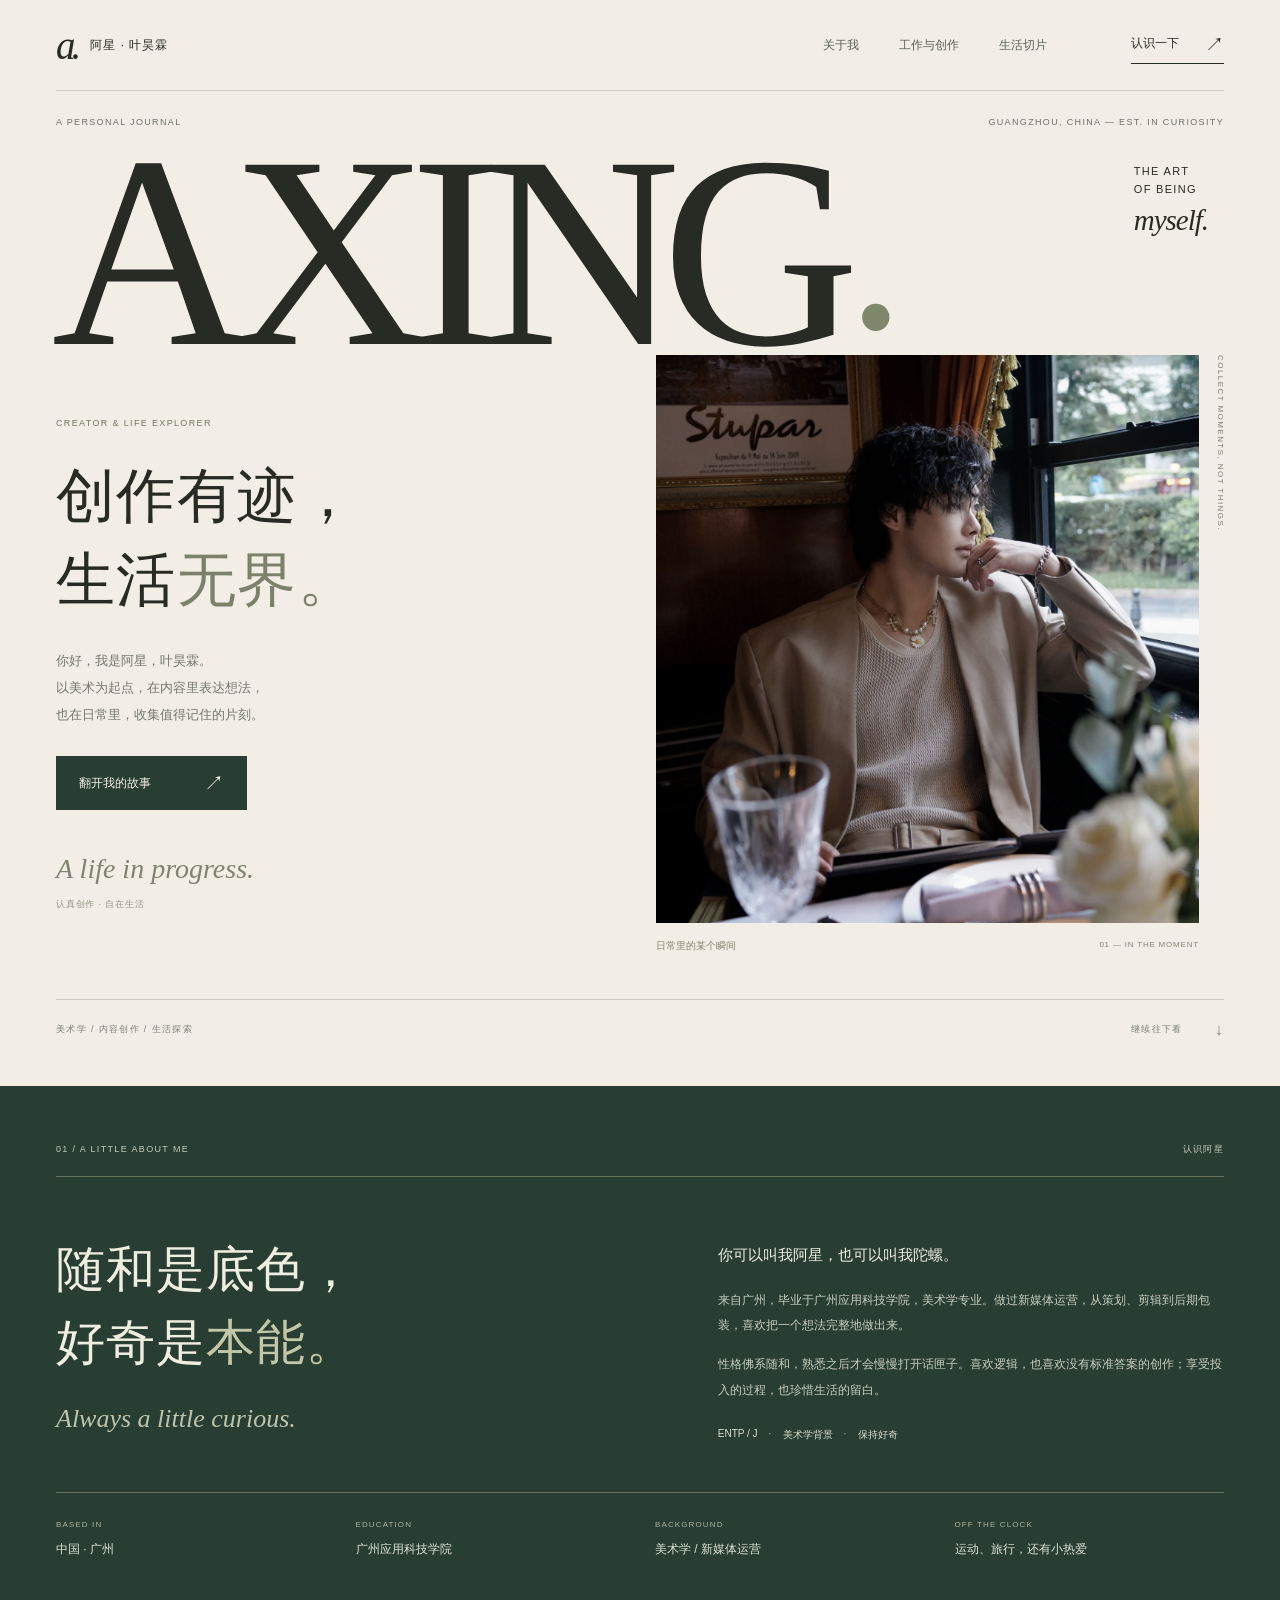
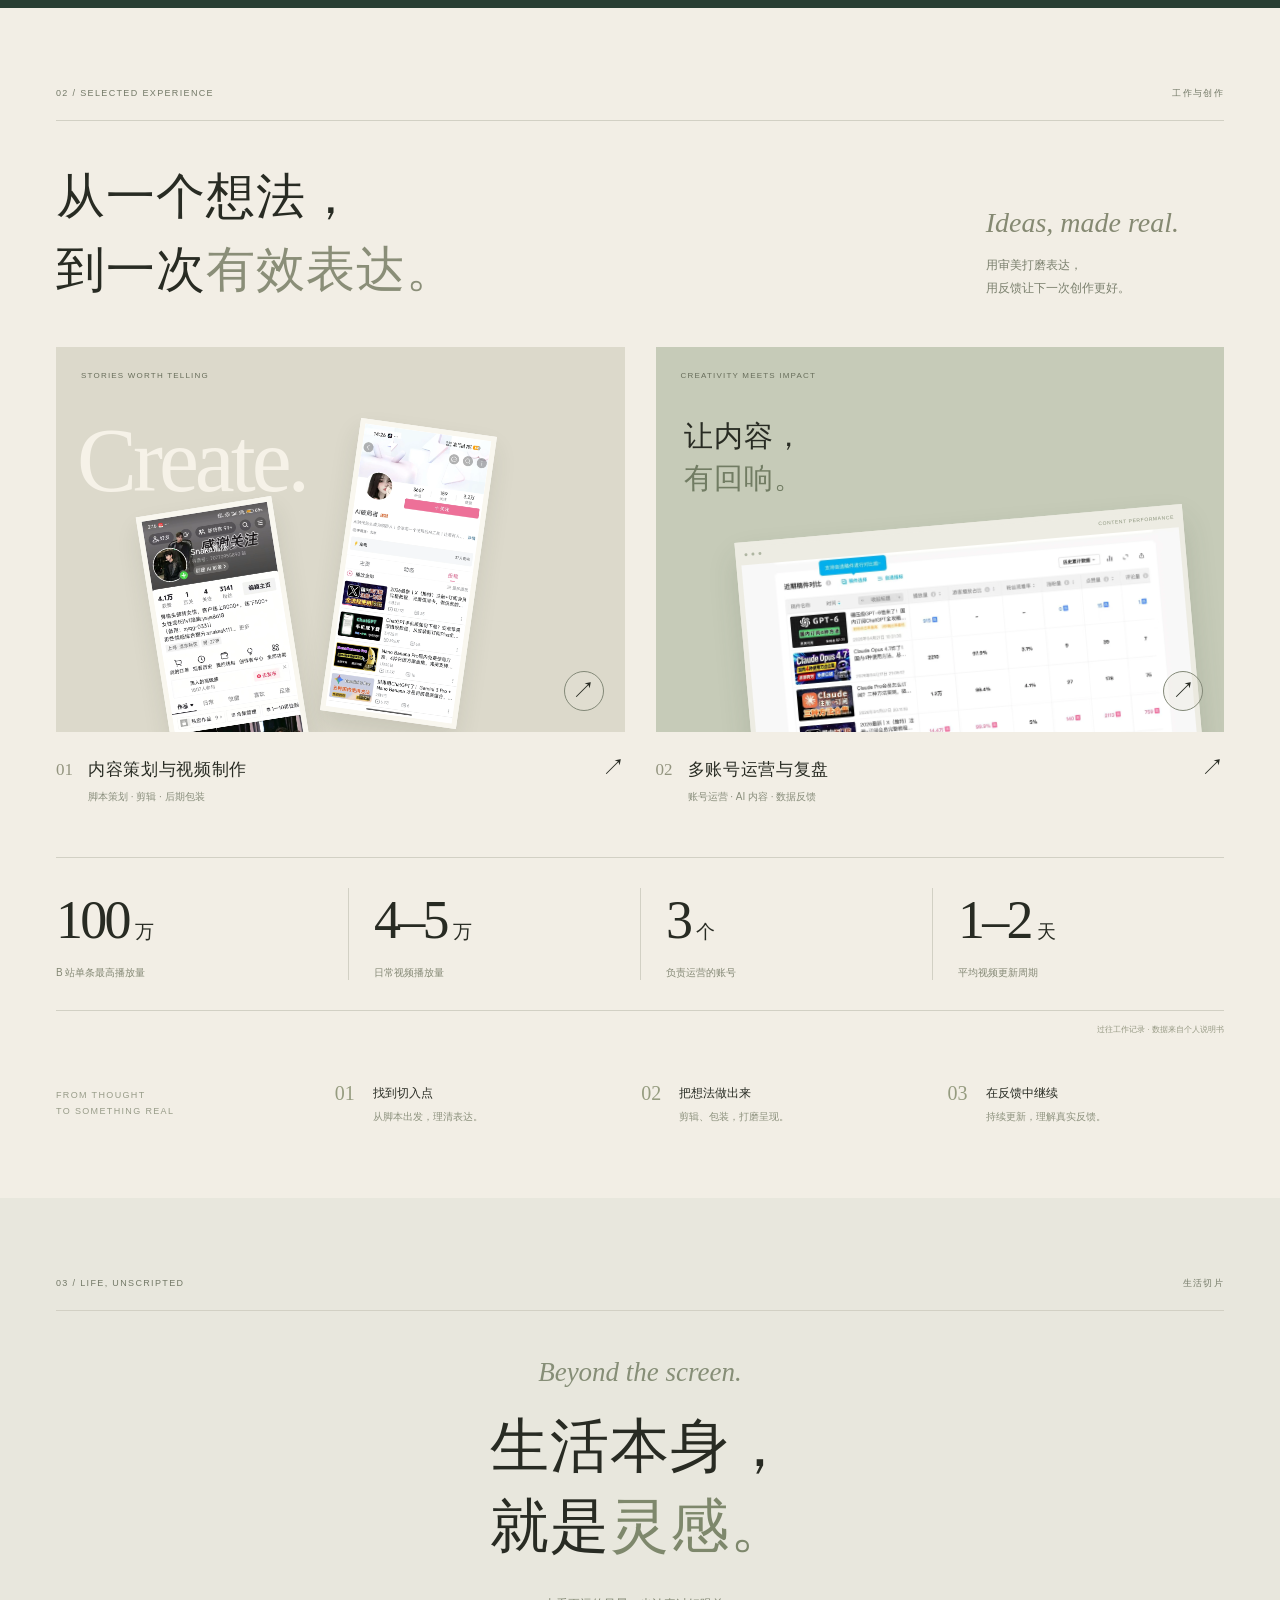
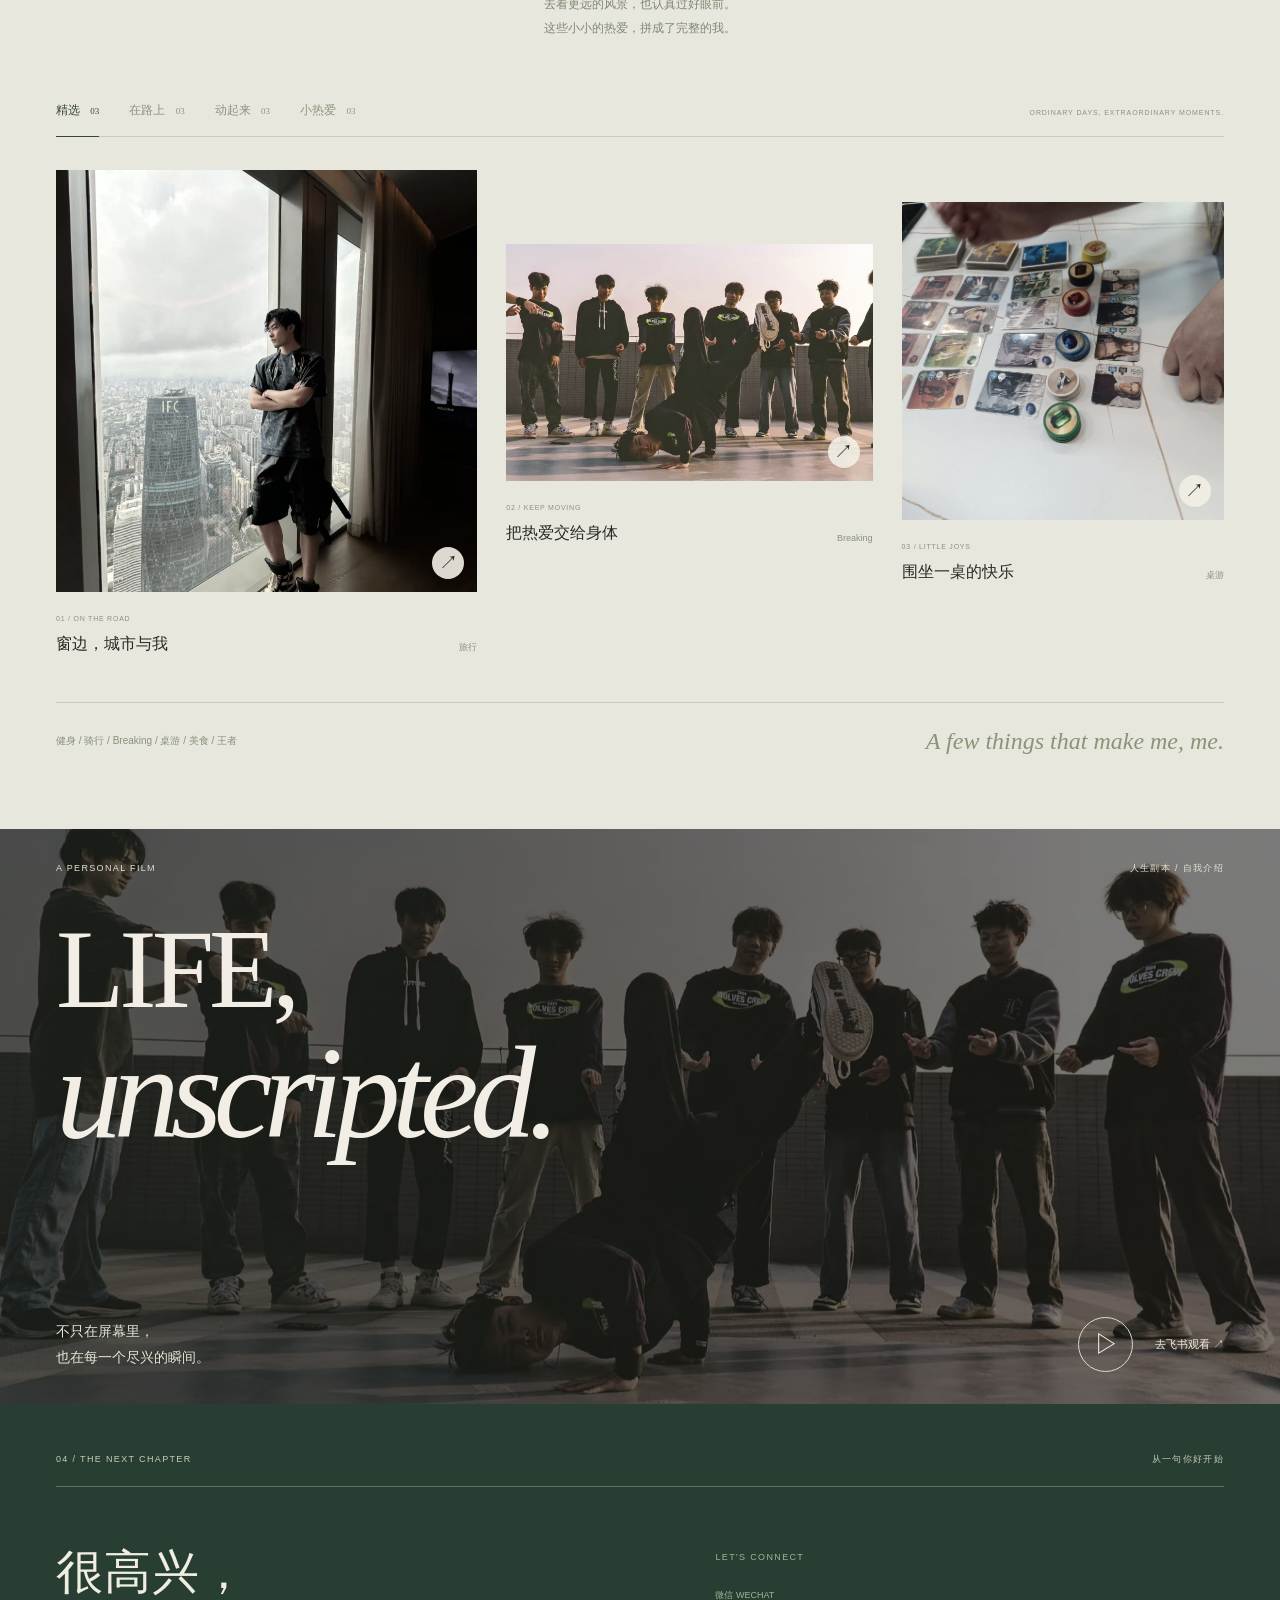
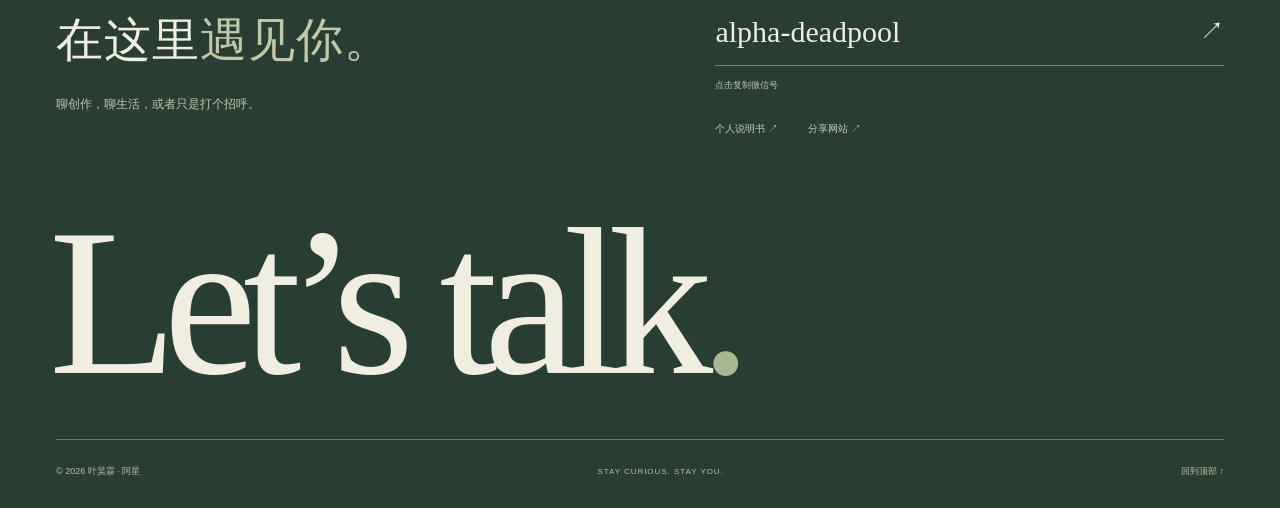
==== v2/index.html @ a460050a "Publish editorial second edition at /v2/" ====
<!doctype html>
<html lang="zh-CN">
<head>
  <meta charset="UTF-8">
  <meta name="viewport" content="width=device-width, initial-scale=1">
  <meta name="theme-color" content="#f2eee5">
  <title>阿星 · 创作有迹，生活无界</title>
  <meta name="description" content="我是阿星，叶昊霖。一个以美术为起点的内容创作者，记录创作、旅行与生活中的热爱。">
  <meta property="og:title" content="阿星 · 创作有迹，生活无界">
  <meta property="og:description" content="内容创作 / 生活记录 / 保持好奇。很高兴在这里遇见你。">
  <meta property="og:type" content="website">
  <link rel="canonical" href="https://tyler9169.github.io/axing-personal-site/v2/">
  <meta property="og:url" content="https://tyler9169.github.io/axing-personal-site/v2/">
  <meta property="og:image" content="https://tyler9169.github.io/axing-personal-site/assets/travel-01.webp">
  <meta property="og:locale" content="zh_CN">
  <link rel="icon" href="../favicon.svg" type="image/svg+xml">
  <link rel="preload" as="image" href="../assets/travel-01.webp">
  <link rel="stylesheet" href="style.css">
  <script src="script.js" defer></script>
</head>
<body>
  <a class="skip-link" href="#main">跳到主要内容</a>
  <header class="site-header wrap" id="home">
    <a class="brand" href="#home" aria-label="阿星，回到首页"><span class="brand-symbol" aria-hidden="true">a.</span><span>阿星 · 叶昊霖</span></a>
    <nav class="desktop-nav" aria-label="主导航"><a href="#about">关于我</a><a href="#work">工作与创作</a><a href="#life">生活切片</a></nav>
    <a class="nav-contact" href="#connect">认识一下 <span aria-hidden="true">↗</span></a>
    <button class="menu-toggle" type="button" aria-label="打开导航" aria-expanded="false" aria-controls="mobile-nav"><span></span><span></span></button>
    <nav id="mobile-nav" class="mobile-nav" aria-label="移动端导航" hidden><a href="#about">01 / 关于我</a><a href="#work">02 / 工作与创作</a><a href="#life">03 / 生活切片</a><a href="#connect">04 / 认识一下 ↗</a></nav>
  </header>
  <main id="main">
    <section class="cover wrap" aria-labelledby="hero-title">
      <div class="edition-row micro"><span>A PERSONAL JOURNAL</span><span>GUANGZHOU, CHINA — EST. IN CURIOSITY</span></div>
      <div class="masthead" aria-hidden="true"><span>AXING</span><span class="masthead-period">.</span><div class="masthead-note">THE ART<br>OF BEING<br><em>myself.</em></div></div>
      <div class="cover-layout">
        <div class="cover-copy">
          <p class="micro cover-kicker">CREATOR & LIFE EXPLORER</p>
          <h1 id="hero-title">创作有迹，<br>生活<span>无界。</span></h1>
          <p class="intro">你好，我是阿星，叶昊霖。<br>以美术为起点，在内容里表达想法，<br>也在日常里，收集值得记住的片刻。</p>
          <a class="button" href="#work">翻开我的故事 <span aria-hidden="true">↗</span></a>
          <div class="cover-footnote"><span class="handwritten">A life in progress.</span><span class="micro">认真创作 · 自在生活</span></div>
        </div>
        <figure class="cover-photo">
          <img src="../assets/travel-01.webp" width="1466" height="2200" alt="阿星坐在餐厅窗边，望向窗外" fetchpriority="high">
          <figcaption><span>日常里的某个瞬间</span><span class="micro">01 — IN THE MOMENT</span></figcaption>
          <span class="photo-margin micro" aria-hidden="true">COLLECT MOMENTS, NOT THINGS.</span>
        </figure>
      </div>
      <div class="cover-bottom micro"><span>美术学 / 内容创作 / 生活探索</span><a href="#about">继续往下看 <span aria-hidden="true">↓</span></a></div>
    </section>

    <section id="about" class="about dark-section" aria-labelledby="about-title">
      <div class="wrap">
        <div class="section-line micro"><span>01 / A LITTLE ABOUT ME</span><span>认识阿星</span></div>
        <div class="about-grid"><div><h2 id="about-title">随和是底色，<br>好奇是<span>本能。</span></h2><p class="handwritten">Always a little curious.</p></div><div class="about-copy"><p class="lead">你可以叫我阿星，也可以叫我陀螺。</p><p>来自广州，毕业于广州应用科技学院，美术学专业。做过新媒体运营，从策划、剪辑到后期包装，喜欢把一个想法完整地做出来。</p><p>性格佛系随和，熟悉之后才会慢慢打开话匣子。喜欢逻辑，也喜欢没有标准答案的创作；享受投入的过程，也珍惜生活的留白。</p><div class="about-tags"><span>ENTP / J</span><span>美术学背景</span><span>保持好奇</span></div></div></div>
        <dl class="profile-facts"><div><dt>BASED IN</dt><dd>中国 · 广州</dd></div><div><dt>EDUCATION</dt><dd>广州应用科技学院</dd></div><div><dt>BACKGROUND</dt><dd>美术学 / 新媒体运营</dd></div><div><dt>OFF THE CLOCK</dt><dd>运动、旅行，还有小热爱</dd></div></dl>
      </div>
    </section>

    <section id="work" class="work wrap section-space" aria-labelledby="work-title">
      <div class="section-line micro"><span>02 / SELECTED EXPERIENCE</span><span>工作与创作</span></div>
      <div class="section-heading"><h2 id="work-title">从一个想法，<br>到一次<span>有效表达。</span></h2><div><p class="handwritten">Ideas, made real.</p><p>用审美打磨表达，<br>用反馈让下一次创作更好。</p></div></div>
      <div class="project-grid">
        <button class="project-card" type="button" data-case-open aria-label="查看内容策划与视频制作详情">
          <span class="project-art content-art"><span class="art-label micro">STORIES WORTH TELLING</span><span class="art-word" aria-hidden="true">Create.</span><span class="phone phone-first"><img src="../assets/work-01.webp" alt="内容运营账号的真实截图" loading="lazy" width="990" height="2200"></span><span class="phone phone-second"><img src="../assets/work-03.webp" alt="AI 实战案例内容账号截图" loading="lazy" width="1016" height="2200"></span><span class="round-arrow" aria-hidden="true">↗</span></span>
          <span class="project-caption"><span class="project-number">01</span><span><strong>内容策划与视频制作</strong><small>脚本策划 · 剪辑 · 后期包装</small></span><span class="caption-arrow" aria-hidden="true">↗</span></span>
        </button>
        <button class="project-card" type="button" data-case-open aria-label="查看多账号运营与复盘详情">
          <span class="project-art data-art"><span class="art-label micro">CREATIVITY MEETS IMPACT</span><span class="data-art-title">让内容，<br><em>有回响。</em></span><span class="data-window"><span class="window-top"><i></i><i></i><i></i><span>CONTENT PERFORMANCE</span></span><img src="../assets/work-06.webp" alt="过往视频播放与互动数据后台截图" loading="lazy" width="1800" height="1055"></span><span class="round-arrow" aria-hidden="true">↗</span></span>
          <span class="project-caption"><span class="project-number">02</span><span><strong>多账号运营与复盘</strong><small>账号运营 · AI 内容 · 数据反馈</small></span><span class="caption-arrow" aria-hidden="true">↗</span></span>
        </button>
      </div>
      <div class="metrics"><div><strong>100<span>万</span></strong><p>B 站单条最高播放量</p></div><div><strong>4–5<span>万</span></strong><p>日常视频播放量</p></div><div><strong>3<span>个</span></strong><p>负责运营的账号</p></div><div><strong>1–2<span>天</span></strong><p>平均视频更新周期</p></div></div>
      <p class="source-note">过往工作记录 · 数据来自个人说明书</p>
      <div class="process"><p class="micro">FROM THOUGHT<br>TO SOMETHING REAL</p><div><span>01</span><h3>找到切入点</h3><p>从脚本出发，理清表达。</p></div><div><span>02</span><h3>把想法做出来</h3><p>剪辑、包装，打磨呈现。</p></div><div><span>03</span><h3>在反馈中继续</h3><p>持续更新，理解真实反馈。</p></div></div>
    </section>

    <section id="life" class="life section-space" aria-labelledby="life-title"><div class="wrap">
      <div class="section-line micro"><span>03 / LIFE, UNSCRIPTED</span><span>生活切片</span></div>
      <div class="life-heading"><p class="handwritten">Beyond the screen.</p><h2 id="life-title">生活本身，<br>就是<span>灵感。</span></h2><p>去看更远的风景，也认真过好眼前。<br>这些小小的热爱，拼成了完整的我。</p></div>
      <div class="gallery-toolbar"><div class="gallery-tabs" role="tablist" aria-label="生活照片分类"><button id="tab-selected" role="tab" aria-selected="true" aria-controls="life-gallery" tabindex="0" data-filter="selected">精选 <span>03</span></button><button id="tab-travel" role="tab" aria-selected="false" aria-controls="life-gallery" tabindex="-1" data-filter="travel">在路上 <span>03</span></button><button id="tab-sport" role="tab" aria-selected="false" aria-controls="life-gallery" tabindex="-1" data-filter="sport">动起来 <span>03</span></button><button id="tab-hobby" role="tab" aria-selected="false" aria-controls="life-gallery" tabindex="-1" data-filter="hobby">小热爱 <span>03</span></button></div><span class="micro gallery-hint">ORDINARY DAYS, EXTRAORDINARY MOMENTS.</span></div>
      <div id="life-gallery" class="life-gallery" role="tabpanel" aria-labelledby="tab-selected" tabindex="0">
        <button class="gallery-card" type="button" data-photo-id="travel-02" aria-label="放大照片：窗边，城市与我"><span class="gallery-image"><img src="../assets/travel-02.webp" width="1279" height="1706" alt="阿星站在高层落地窗前，眺望城市" loading="lazy"><span class="image-expand" aria-hidden="true">↗</span></span><span class="gallery-caption"><span><small>01 / ON THE ROAD</small><strong>窗边，城市与我</strong></span><span class="caption-tag">旅行</span></span></button>
        <button class="gallery-card" type="button" data-photo-id="sport-03" aria-label="放大照片：把热爱交给身体"><span class="gallery-image"><img src="../assets/sport-03.webp" width="1800" height="868" alt="街舞 Breaking 的练习与交流现场" loading="lazy"><span class="image-expand" aria-hidden="true">↗</span></span><span class="gallery-caption"><span><small>02 / KEEP MOVING</small><strong>把热爱交给身体</strong></span><span class="caption-tag">Breaking</span></span></button>
        <button class="gallery-card" type="button" data-photo-id="hobby-01" aria-label="放大照片：围坐一桌的快乐"><span class="gallery-image"><img src="../assets/hobby-01.webp" width="1800" height="1350" alt="与朋友一起玩璀璨宝石桌游" loading="lazy"><span class="image-expand" aria-hidden="true">↗</span></span><span class="gallery-caption"><span><small>03 / LITTLE JOYS</small><strong>围坐一桌的快乐</strong></span><span class="caption-tag">桌游</span></span></button>
      </div>
      <div class="life-bottom"><p>健身 / 骑行 / Breaking / 桌游 / 美食 / 王者</p><span class="handwritten">A few things that make me, me.</span></div>
    </div></section>

    <a class="film" href="https://my.feishu.cn/wiki/CaBywIQuNijyKak8I6Ncu6BZnD2" target="_blank" rel="noopener noreferrer" aria-label="前往飞书观看人生副本视频">
      <img src="../assets/sport-03.webp" width="1800" height="868" alt="Breaking 交流现场的一个瞬间" loading="lazy">
      <div class="film-inner wrap"><div class="micro film-top"><span>A PERSONAL FILM</span><span>人生副本 / 自我介绍</span></div><p class="film-display" aria-hidden="true">LIFE,<br><em>unscripted.</em></p><div class="film-bottom"><p>不只在屏幕里，<br>也在每一个尽兴的瞬间。</p><span class="film-play"><span class="play-circle" aria-hidden="true">▷</span><span>去飞书观看<span aria-hidden="true"> ↗</span></span></span></div></div>
    </a>

    <section id="connect" class="connect dark-section" aria-labelledby="connect-title"><div class="wrap">
      <div class="section-line micro"><span>04 / THE NEXT CHAPTER</span><span>从一句你好开始</span></div>
      <div class="connect-main"><div><h2 id="connect-title">很高兴，<br>在这里<span>遇见你。</span></h2><p>聊创作，聊生活，或者只是打个招呼。</p></div><div class="contact-details"><span class="micro">LET'S CONNECT</span><button class="wechat-contact" type="button" data-copy-wechat aria-label="复制微信号 alpha-deadpool"><small>微信 WECHAT</small><strong>alpha-deadpool <span aria-hidden="true">↗</span></strong><span class="copy-label">点击复制微信号</span></button><div class="contact-links"><a href="https://my.feishu.cn/wiki/CaBywIQuNijyKak8I6Ncu6BZnD2" target="_blank" rel="noopener noreferrer">个人说明书 ↗</a><button class="share-button" type="button">分享网站 ↗</button></div></div></div>
      <div class="closing-word" aria-hidden="true">Let’s talk<span>.</span></div>
      <footer class="site-footer"><p>© <span id="copyright-year">2026</span> 叶昊霖 · 阿星</p><span>STAY CURIOUS. STAY YOU.</span><a href="#home">回到顶部 ↑</a></footer>
    </div></section>
  </main>
  <p id="toast" class="toast" role="status" aria-live="polite"></p>
  <dialog class="lightbox" id="photo-dialog" aria-labelledby="photo-title"><div class="lightbox-top"><p id="photo-title"></p><button class="icon-button" type="button" data-close="photo-dialog" aria-label="关闭照片">×</button></div><div class="lightbox-stage"><button class="photo-prev icon-button" type="button" aria-label="上一张照片">←</button><img id="lightbox-image" src="../assets/travel-02.webp" alt=""><button class="photo-next icon-button" type="button" aria-label="下一张照片">→</button></div><div class="lightbox-bottom"><p id="photo-description"></p><span id="photo-counter"></span></div></dialog>

  <dialog class="case-dialog" id="case-dialog" aria-labelledby="case-title"><div class="case-dialog-header"><span class="small-label">SELECTED EXPERIENCE / 01</span><button type="button" class="icon-button" data-close="case-dialog" aria-label="关闭工作详情">×</button></div><div class="case-content"><p class="eyebrow">新媒体内容创作与账号运营</p><h2 id="case-title">把想法做成内容，<br>再把内容带到人群中。</h2><p class="case-intro">一段从视频策划、独立制作到多账号运营的工作经历。</p><dl class="case-meta"><div><dt>角色</dt><dd>新媒体运营</dd></div><div><dt>工作范围</dt><dd>策划 / 剪辑 / 后期 / 运营</dd></div><div><dt>内容方向</dt><dd>AI 实战案例与业务内容</dd></div></dl><h3>我负责的部分</h3><ol class="case-responsibilities"><li><strong>让表达完整</strong><p>独立负责视频的策划、剪辑及后期包装，统一整体内容风格，打磨视觉呈现。</p></li><li><strong>让内容易于理解</strong><p>将 AI 实战案例与公司代购服务等内容结合，通过更有网感的表达，优化用户观看体验。</p></li><li><strong>让运营持续发生</strong><p>负责三个账号，根据脚本收集与制作素材，平均每 1–2 天更新一条视频。</p></li></ol><h3>工作记录</h3><p class="case-note">以下为个人说明书中的原始账号与后台截图，可点击查看大图。</p><div class="case-screens"><button type="button" data-work-photo="work-01" aria-label="放大账号展示一"><img src="../assets/work-01.webp" alt="账号展示一" loading="lazy"></button><button type="button" data-work-photo="work-02" aria-label="放大账号展示二"><img src="../assets/work-02.webp" alt="账号展示二" loading="lazy"></button><button type="button" data-work-photo="work-03" aria-label="放大 AI 内容账号"><img src="../assets/work-03.webp" alt="AI 内容账号" loading="lazy"></button><button type="button" data-work-photo="work-04" aria-label="放大运营数据一"><img src="../assets/work-04.webp" alt="运营数据一" loading="lazy"></button><button type="button" data-work-photo="work-05" aria-label="放大运营数据二"><img src="../assets/work-05.webp" alt="运营数据二" loading="lazy"></button><button type="button" data-work-photo="work-06" aria-label="放大视频表现数据"><img src="../assets/work-06.webp" alt="视频表现数据" loading="lazy"></button></div><p class="case-bottom-note">数据来自过往个人工作记录，不代表当前账号表现。</p></div></dialog>

</body>
</html>
---- v2/style.css ----
@charset "UTF-8";
:root{--paper:#f2eee5;--ink:#282b23;--olive:#344538;--forest:#293e33;--muted:#797b6d;--line:#d2d0c4;--serif:Georgia,"Songti SC","STSong","Noto Serif CJK SC",serif;--sans:"Helvetica Neue",Arial,"PingFang SC","Microsoft YaHei",sans-serif}
*{box-sizing:border-box}html{scroll-behavior:smooth;scroll-padding-top:25px}body{margin:0;background:var(--paper);color:var(--ink);font-family:var(--sans);font-size:14px;-webkit-font-smoothing:antialiased}body.modal-open{overflow:hidden}h1,h2,h3,p,figure,dl,dd{margin:0}a{color:inherit;text-decoration:none}button{font:inherit;color:inherit;cursor:pointer;border:0;padding:0}button,a{-webkit-tap-highlight-color:transparent}img{display:block;max-width:100%;height:auto}button{background:transparent}button,a{touch-action:manipulation}button:focus-visible,a:focus-visible,[tabindex]:focus-visible{outline:2px solid #a37649;outline-offset:6px}[hidden]{display:none!important}::selection{background:#bec6af;color:#253328}.wrap{width:calc(100% - 112px);max-width:1328px;margin-inline:auto}.micro{font-size:10px;font-weight:400;letter-spacing:.15em;line-height:1.6}.handwritten{font-family:Georgia,serif;font-style:italic;font-weight:400}.skip-link{position:fixed;top:-80px;left:20px;padding:15px;background:var(--forest);color:var(--paper);z-index:100}.skip-link:focus{top:15px}.site-header{height:91px;display:flex;align-items:center;border-bottom:1px solid var(--line);gap:36px;position:relative;z-index:5}.brand{display:flex;align-items:center;gap:13px;font-size:12px;letter-spacing:.08em}.brand-symbol{font-family:Georgia,serif;font-style:italic;font-size:39px;letter-spacing:-.1em;line-height:1}.desktop-nav{margin-left:auto;display:flex;gap:40px;font-size:12px;color:#5c6254}.desktop-nav a,.contact-links a,.share-button{transition:opacity .2s}.desktop-nav a:hover,.contact-links a:hover,.share-button:hover{opacity:.6}.nav-contact{margin-left:48px;border-bottom:1px solid var(--ink);padding:9px 0;font-size:12px;display:flex;gap:26px}.nav-contact span{font-size:19px;line-height:1}.menu-toggle{display:none}.edition-row{display:flex;justify-content:space-between;padding-top:24px;color:#6d7264;font-size:9px}.masthead{display:flex;align-items:center;height:clamp(155px,19.1vw,275px);position:relative;z-index:1;pointer-events:none}.masthead>span:first-child{font-family:Georgia,serif;font-size:clamp(156px,21.4vw,309px);letter-spacing:-.068em;line-height:.88;font-weight:400;margin-left:-.016em}.masthead-period{font-family:Georgia,serif;font-size:clamp(135px,18vw,260px);line-height:.8;align-self:center;margin-left:6px;color:#7f886a}.masthead-note{margin-left:auto;padding:34px 16px 0 20px;font-size:11px;line-height:1.6;letter-spacing:.12em;align-self:flex-start}.masthead-note em{font-family:Georgia,serif;font-size:29px;letter-spacing:-.035em;line-height:1.5}.cover-layout{display:grid;grid-template-columns:1fr 1.07fr;gap:70px;margin-top:-19px;align-items:stretch}.cover-copy{padding:61px 0 0}.cover-kicker{font-size:9px;color:#727861}.cover h1{font-family:var(--serif);font-size:clamp(42px,4.6vw,67px);font-weight:400;line-height:1.42;letter-spacing:.025em;margin-top:25px}.cover h1 span{color:#7b816a}.intro{font-size:13px;line-height:2.05;color:#737769;margin-top:26px}.button{display:inline-flex;align-items:center;gap:53px;background:var(--forest);color:var(--paper);padding:17px 23px;font-size:12px;margin-top:28px;transition:background .2s}.button:hover{background:#455845}.button span{font-size:20px;line-height:1}.cover-footnote{display:flex;align-items:flex-start;flex-direction:column;gap:12px;margin-top:43px;padding-bottom:12px}.cover-footnote .handwritten{font-size:28px;color:#7f836f}.cover-footnote .micro{font-size:9px;color:#939685;letter-spacing:.09em}.cover-photo{position:relative;margin-right:25px}.cover-photo>img{width:100%;height:568px;object-fit:cover;object-position:50% 48%;filter:saturate(.77)}.cover-photo figcaption{display:flex;justify-content:space-between;gap:20px;padding:16px 0 5px;font-size:10px;color:#828471}.cover-photo figcaption .micro{font-size:8px;letter-spacing:.1em}.photo-margin{position:absolute;top:0;right:-27px;writing-mode:vertical-rl;font-size:8px;letter-spacing:.18em;color:#797e6e}.cover-bottom{display:flex;justify-content:space-between;border-top:1px solid var(--line);margin-top:41px;padding:22px 0 24px;font-size:9px;color:#7c8171}.cover-bottom a{display:flex;gap:32px}.cover-bottom a span{font-size:16px;line-height:1}.dark-section{background:var(--forest);color:#f0eee1}.about{margin-top:24px;padding:56px 0 50px}.section-line{display:flex;align-items:center;justify-content:space-between;padding-bottom:20px;border-bottom:1px solid var(--line);color:#737967;font-size:9px}.dark-section .section-line{border-color:#66705e;color:#c6ccb8}.about-grid{display:grid;grid-template-columns:1.08fr 1fr;gap:115px;padding:57px 0 50px}h2{font-family:var(--serif);font-size:clamp(37px,3.8vw,55px);font-weight:400;line-height:1.5;letter-spacing:.02em}.about h2 span{color:#c2c7a7}.about .handwritten{margin-top:24px;font-size:26px;color:#bdc4aa}.about-copy p{font-size:12px;line-height:2.15;color:#c8cebc}.about-copy .lead{font-size:15px;color:#f0eee1;margin:5px 0 16px}.about-copy p+p{margin-top:13px}.about-tags{display:flex;gap:25px;margin-top:24px;font-size:10px;color:#dadfcb}.about-tags span+span{position:relative}.about-tags span+span::before{content:'·';position:absolute;left:-14px;color:#a2af8c}.profile-facts{display:grid;grid-template-columns:repeat(4,1fr);gap:30px;border-top:1px solid #65705d;padding-top:27px}.profile-facts dt{font-size:8px;letter-spacing:.14em;color:#aab59d;margin-bottom:12px}.profile-facts dd{font-size:12px;color:#e0e3d3}.section-space{padding-top:78px;padding-bottom:74px}.section-heading{display:flex;justify-content:space-between;align-items:flex-end;margin:40px 0}.section-heading h2 span{color:#8a8e78}.section-heading>div{padding-right:45px;padding-bottom:7px}.section-heading .handwritten{font-size:28px;margin-bottom:15px;color:#858972}.section-heading>div>p:last-child{font-size:12px;line-height:1.9;color:#7b806e}.project-grid{display:grid;grid-template-columns:1fr 1fr;gap:31px}.project-card{text-align:left;display:block;width:100%}.project-art{height:385px;display:block;position:relative;overflow:hidden}.content-art{background:#dcd9cb}.art-label{position:absolute;top:23px;left:25px;font-size:8px;z-index:2;color:#686e5b}.art-word{position:absolute;top:62px;left:21px;font-family:Georgia,serif;font-size:90px;letter-spacing:-.045em;color:#f6f2e8}.phone{position:absolute;display:block;width:137px;height:295px;overflow:hidden;background:#fff;border:5px solid #f9f7ef;box-shadow:0 13px 25px #313c301d;transition:transform .5s}.phone img{height:100%;width:100%;object-fit:cover;object-position:top}.phone-first{left:18%;top:158px;transform:rotate(-9deg)}.phone-second{left:50%;top:79px;transform:rotate(8deg)}.project-card:hover .phone-first{transform:rotate(-5deg) translateY(-6px)}.project-card:hover .phone-second{transform:rotate(4deg) translateY(-6px)}.round-arrow{position:absolute;right:21px;bottom:21px;display:grid;place-items:center;border:1px solid #838978;width:40px;height:40px;border-radius:50%;font-size:23px;background:#e5e4d75c}.data-art{background:#c6cbb8}.data-art-title{position:absolute;left:28px;top:68px;font-family:var(--serif);font-size:29px;line-height:1.45;letter-spacing:.045em}.data-art-title em{font-style:normal;color:#717c63}.data-window{position:absolute;display:block;width:79%;left:16%;top:176px;box-shadow:0 16px 30px #34453826;transform:rotate(-5deg);border:5px solid #edece3;background:#edece3;transition:transform .5s}.project-card:hover .data-window{transform:rotate(-2deg) translateY(-4px)}.window-top{display:flex;gap:4px;align-items:center;padding:4px 4px 8px}.window-top i{width:3px;height:3px;background:#afb6a2;border-radius:50%}.window-top>span{font-size:5px;letter-spacing:.12em;margin-left:auto;color:#8b947c}.data-window img{width:100%;aspect-ratio:1.706;object-fit:cover}.project-caption{display:flex;align-items:baseline;gap:15px;padding:20px 0 25px}.project-number{font-family:Georgia,serif;font-size:17px;color:#93947f}.project-caption strong{font-size:17px;font-family:var(--serif);font-weight:400;letter-spacing:.04em}.project-caption small{display:block;font-size:10px;color:#888d7b;margin-top:9px}.caption-arrow{margin-left:auto;font-size:23px}.metrics{display:grid;grid-template-columns:repeat(4,1fr);border-top:1px solid var(--line);border-bottom:1px solid var(--line);margin-top:28px;padding:30px 0}.metrics>div{padding:0 25px;border-left:1px solid var(--line)}.metrics>div:first-child{padding-left:0;border:0}.metrics strong{font-family:Georgia,serif;font-size:54px;font-weight:400;line-height:1.2;letter-spacing:-.05em}.metrics strong span{font-family:var(--serif);font-size:19px;margin-left:6px;letter-spacing:0}.metrics p{font-size:10px;color:#848875;margin-top:13px}.source-note{text-align:right;margin-top:13px;font-size:8px;color:#969984}.process{display:grid;grid-template-columns:.9fr repeat(3,1fr);gap:30px;margin-top:47px}.process>.micro{font-size:9px;color:#989c89;line-height:1.8;align-self:center}.process>div{position:relative;padding-left:38px}.process>div>span{font-size:20px;font-family:Georgia,serif;color:#969c80;position:absolute;left:0;top:0}.process h3{font-size:12px;font-weight:400;margin:3px 0 8px}.process>div>p{font-size:10px;color:#8c917d}.life{background:#e8e7dd}.life-heading{text-align:center;padding:46px 0 48px}.life-heading .handwritten{font-size:27px;color:#868e77;margin-bottom:19px}.life-heading h2{font-size:clamp(42px,4.6vw,64px);line-height:1.36}.life-heading h2 span{color:#7e886c}.life-heading>p:last-child{font-size:12px;line-height:2;color:#808772;margin-top:25px}.gallery-toolbar{display:flex;align-items:center;justify-content:space-between;border-bottom:1px solid #caccbd;margin-bottom:33px;gap:20px}.gallery-tabs{display:flex;gap:30px}.gallery-tabs button{position:relative;padding:14px 0 17px;color:#8e947f;font-size:12px;white-space:nowrap}.gallery-tabs button[aria-selected=true]{color:#394733}.gallery-tabs button[aria-selected=true]::after{position:absolute;content:'';height:1px;left:0;right:0;bottom:-1px;background:#394733}.gallery-tabs button span{font-family:Georgia,serif;font-size:9px;margin-left:7px}.gallery-hint{font-size:7px;letter-spacing:.13em;color:#8b927d}.life-gallery{display:grid;grid-template-columns:1.15fr 1fr .88fr;gap:29px;align-items:start}.gallery-card{text-align:left;min-width:0}.gallery-image{display:block;position:relative;overflow:hidden;background:#d5d8c9;height:422px}.gallery-image>img{width:100%;height:100%;object-fit:cover;filter:saturate(.7);transition:transform .6s,filter .6s}.gallery-card:hover .gallery-image>img{transform:scale(1.035);filter:saturate(1)}.gallery-card:nth-child(2){margin-top:74px}.gallery-card:nth-child(2) .gallery-image{height:237px}.gallery-card:nth-child(3){margin-top:32px}.gallery-card:nth-child(3) .gallery-image{height:318px}.image-expand{position:absolute;right:13px;bottom:13px;display:grid;place-items:center;border-radius:50%;background:#f2eee5e8;width:32px;height:32px;font-size:19px}.gallery-caption{display:flex;justify-content:space-between;gap:10px;align-items:flex-end;padding-top:16px}.gallery-caption small{font-size:7px;letter-spacing:.11em;color:#8c937c}.gallery-caption strong{display:block;font-family:var(--serif);font-weight:400;font-size:16px;margin-top:7px;line-height:1.6}.caption-tag{font-size:9px;color:#8a927d;padding-bottom:3px}.life-bottom{display:flex;justify-content:space-between;align-items:center;gap:20px;border-top:1px solid #caccbd;margin-top:45px;padding-top:25px}.life-bottom>p{font-size:10px;color:#8a917a}.life-bottom .handwritten{font-size:24px;color:#8a9479}.film{position:relative;display:block;height:575px;overflow:hidden;background:#252e25;color:var(--paper)}.film>img{width:100%;height:100%;object-fit:cover;object-position:center 49%;filter:saturate(.45) brightness(.48)}.film::after{content:'';position:absolute;inset:0;background:linear-gradient(90deg,#1c241d66,transparent 85%);pointer-events:none}.film-inner{position:absolute;inset:0;z-index:1;display:flex;flex-direction:column;padding:32px 0}.film-top{display:flex;justify-content:space-between;font-size:9px;color:#e0e3d0}.film-display{font-family:Georgia,serif;font-size:112px;line-height:.9;letter-spacing:-.045em;flex:1;padding-top:44px}.film-display em{font-size:132px;font-weight:400;line-height:1.1;letter-spacing:-.065em}.film-bottom{display:flex;align-items:center;justify-content:space-between;gap:24px}.film-bottom>p{font-size:14px;line-height:1.9;color:#e1e5d3}.film-play{display:flex;align-items:center;gap:22px;font-size:11px}.play-circle{display:grid;place-items:center;border:1px solid #d7ddc6;border-radius:50%;width:55px;height:55px;font-size:26px;padding-left:3px;transition:background .2s}.film:hover .play-circle{background:#e4e9d52e}.connect{padding-top:48px}.connect-main{display:grid;grid-template-columns:1.1fr 1fr;gap:100px;margin:51px 0 30px}.connect h2{font-size:47px;line-height:1.45}.connect h2 span{color:#c2c7a7}.connect-main>div>p{font-size:12px;color:#bdc6ac;margin-top:21px}.contact-details{padding-top:9px}.contact-details>.micro{font-size:9px;color:#a5b194}.wechat-contact{display:flex;flex-direction:column;gap:13px;align-items:flex-start;margin-top:24px;width:100%}.wechat-contact small{font-size:9px;color:#a5b194}.wechat-contact strong{font-family:Georgia,serif;font-size:30px;font-weight:400;display:flex;width:100%;gap:20px;justify-content:space-between;border-bottom:1px solid #778269;padding-bottom:16px}.wechat-contact strong>span{font-family:var(--sans);font-size:24px}.copy-label{font-size:9px;color:#bbc5aa}.contact-links{display:flex;gap:30px;margin-top:30px;font-size:10px;color:#c6cdb9}.closing-word{font-family:Georgia,serif;font-size:clamp(100px,16.4vw,235px);line-height:1.3;letter-spacing:-.065em;margin-left:-7px;white-space:nowrap}.closing-word>span{color:#aab793}.site-footer{display:flex;justify-content:space-between;align-items:center;border-top:1px solid #6b775f;padding:25px 0 30px;gap:20px;color:#b7c0a6;font-size:9px}.site-footer>span{font-size:8px;letter-spacing:.12em}.toast{position:fixed;left:50%;bottom:25px;transform:translate(-50%,15px);opacity:0;pointer-events:none;z-index:100;background:#f3efe5;color:var(--forest);padding:15px 24px;font-size:12px;width:max-content;max-width:calc(100% - 28px);box-shadow:0 5px 25px #0003;transition:opacity .2s,transform .2s}.toast.visible{opacity:1;transform:translate(-50%,0)}
/* Dialogs preserve keyboard navigation, focus handling and full-size source images. */
dialog{border:0;padding:0}dialog::backdrop{background:#17231feb;backdrop-filter:blur(7px)}.icon-button{height:42px;width:42px;display:flex;align-items:center;justify-content:center;font-size:26px;border:1px solid currentColor;border-radius:50%;font-weight:300;flex-shrink:0}.lightbox{background:transparent;color:#e9ecde;width:min(1150px,calc(100% - 48px));max-width:100%;max-height:95dvh;overflow:visible}.lightbox-top{display:flex;justify-content:space-between;align-items:center;padding:0 0 18px;gap:20px}.lightbox-top p{font-size:14px}.lightbox .icon-button{border-color:#b1b9a254;color:#e1e6d5}.lightbox-stage{display:grid;grid-template-columns:45px minmax(0,1fr) 45px;gap:25px;align-items:center}.lightbox-stage img{object-fit:contain;width:100%;height:70dvh}.lightbox-bottom{display:flex;align-items:center;justify-content:space-between;gap:25px;padding:20px 70px 0;font-size:11px;color:#b9c1aa}.lightbox-bottom span{white-space:nowrap;font-size:10px;letter-spacing:.13em}.case-dialog{width:min(970px,calc(100% - 40px));max-height:90dvh;color:var(--ink);background:var(--paper);overscroll-behavior:contain}.case-dialog-header{padding:17px 32px;display:flex;align-items:center;justify-content:space-between;border-bottom:1px solid var(--line);position:sticky;top:0;background:var(--paper);z-index:1}.small-label{font-size:9px;letter-spacing:.13em;color:#7c856a}.case-dialog-header .icon-button{border:0}.case-content{padding:35px 50px 40px}.case-content>.eyebrow{font-size:10px;color:#7e876d}.case-content h2{font-size:37px;line-height:1.55;margin-top:22px}.case-intro{font-size:13px;color:#7e8573;margin-top:17px}.case-meta{display:grid;grid-template-columns:1fr 1.5fr 1.5fr;gap:25px;border-top:1px solid var(--line);border-bottom:1px solid var(--line);padding:24px 0;margin-top:30px}.case-meta dt{font-size:10px;color:#909881;margin-bottom:8px}.case-meta dd{font-size:11px;line-height:1.8}.case-content h3{font-weight:400;font-size:20px;margin-top:33px}.case-responsibilities{padding-left:20px;margin:22px 0}.case-responsibilities li{padding:0 0 15px 9px;color:#667551;font-size:13px}.case-responsibilities strong{font-weight:500;color:var(--ink)}.case-responsibilities p{font-size:12px;line-height:1.9;color:#7c856f;margin-top:6px}.case-note,.case-bottom-note{font-size:11px;line-height:1.8;color:#889179;margin-top:13px}.case-screens{display:grid;grid-template-columns:repeat(3,1fr);gap:18px;margin-top:24px}.case-screens>button{background:#e3e5d9;padding:10px;height:265px;overflow:hidden}.case-screens img{height:100%;width:100%;object-fit:contain}.case-screens>button:hover{background:#d5daca}
@media(min-width:1550px){.cover-photo>img{height:635px}.cover-copy{padding-top:85px}.cover-footnote{margin-top:60px}}
@media(max-width:1100px){.wrap{width:calc(100% - 72px)}.masthead-note{font-size:10px;padding-right:0}.cover-layout{gap:43px}.cover-copy{padding-top:43px}.cover-photo>img{height:515px}.cover h1{font-size:48px}.intro{font-size:12px}.cover-footnote{margin-top:32px}.cover-footnote .handwritten{font-size:24px}.about-grid{gap:65px}.project-art{height:350px}.phone{width:120px;height:267px}.phone-first{left:13%;top:144px}.phone-second{left:49%;top:88px}.art-word{font-size:78px}.data-window{top:169px;left:10%;width:87%}.metrics strong{font-size:47px}.process{gap:23px;grid-template-columns:.85fr repeat(3,1fr)}.process>div{padding-left:31px}.process>div>p{font-size:9px}.gallery-image{height:372px}.gallery-card:nth-child(2) .gallery-image{height:215px}.gallery-card:nth-child(3) .gallery-image{height:290px}.gallery-caption strong{font-size:14px}.gallery-caption small{font-size:6px}.caption-tag{font-size:8px}.connect-main{gap:60px}.connect h2{font-size:41px}.wechat-contact strong{font-size:28px}}
@media(max-width:800px){.wrap{width:calc(100% - 48px)}.site-header{height:77px;gap:20px}.brand{font-size:10px;gap:10px}.brand-symbol{font-size:34px}.desktop-nav{gap:22px;font-size:10px}.nav-contact{margin-left:10px;font-size:10px;gap:18px}.edition-row{font-size:7px;padding-top:20px}.masthead{height:158px}.masthead>span:first-child{font-size:22vw}.masthead-note{padding-top:25px;font-size:8px;line-height:1.4}.masthead-note em{font-size:22px}.cover-layout{gap:30px;margin-top:-10px}.cover-copy{padding-top:30px}.cover-kicker{font-size:7px}.cover h1{font-size:38px;margin-top:22px}.intro{font-size:10px;margin-top:20px}.cover-photo{margin-right:18px}.cover-photo>img{height:437px}.photo-margin{right:-21px;font-size:6px}.cover-photo figcaption{font-size:8px;gap:6px}.cover-photo figcaption .micro{font-size:6px}.button{margin-top:22px;font-size:10px;padding:15px 18px;gap:30px}.cover-footnote{margin-top:28px;gap:8px}.cover-footnote .handwritten{font-size:23px}.cover-footnote .micro{font-size:7px}.cover-bottom{margin-top:30px;font-size:8px}.about{padding:37px 0}.about-grid{gap:35px;padding:37px 0}.about h2{font-size:35px}.about .handwritten{font-size:22px}.about-copy .lead{font-size:12px}.about-copy p{font-size:10px}.about-tags{font-size:8px;gap:22px}.profile-facts{gap:17px;padding-top:21px}.profile-facts dt{font-size:7px}.profile-facts dd{font-size:9px;line-height:1.7}.section-space{padding-block:58px}.section-line{font-size:8px}.section-heading h2{font-size:35px}.section-heading>div{padding-right:0}.section-heading .handwritten{font-size:23px}.section-heading>div>p:last-child{font-size:10px}.project-grid{gap:23px}.project-art{height:302px}.art-label{font-size:6px;left:18px;top:20px}.art-word{font-size:65px;top:57px;left:16px}.phone{width:105px;height:238px}.phone-first{left:12%;top:143px}.phone-second{top:90px;left:47%}.data-art-title{font-size:24px;left:23px;top:61px}.data-window{top:163px;left:8%;width:89%}.round-arrow{width:33px;height:33px;font-size:20px;right:15px;bottom:15px}.project-caption strong{font-size:14px}.project-caption small{font-size:8px}.project-caption{gap:10px;padding-top:17px}.metrics{margin-top:20px;padding:23px 0}.metrics>div{padding-inline:16px}.metrics strong{font-size:41px}.metrics strong span{font-size:16px}.metrics p{font-size:8px}.process{grid-template-columns:repeat(3,1fr);margin-top:30px}.process>.micro{grid-column:1/-1;line-height:1;font-size:8px}.process>.micro br{display:none}.process h3{font-size:11px}.life-gallery{gap:19px;grid-template-columns:1.08fr 1fr .95fr}.gallery-image{height:304px}.gallery-card:nth-child(2){margin-top:60px}.gallery-card:nth-child(2) .gallery-image{height:180px}.gallery-card:nth-child(3){margin-top:25px}.gallery-card:nth-child(3) .gallery-image{height:240px}.gallery-caption{display:block}.caption-tag{display:none}.gallery-caption strong{font-size:13px}.gallery-tabs{gap:25px}.gallery-tabs button{font-size:11px}.gallery-hint{font-size:6px;max-width:150px;text-align:right}.life-bottom>p{font-size:8px}.life-bottom .handwritten{font-size:18px}.film{height:500px}.film-display{font-size:98px;padding-top:50px}.film-display em{font-size:113px}.film-bottom>p{font-size:12px}.connect-main{gap:40px}.connect h2{font-size:35px}.connect-main>div>p{font-size:10px}.wechat-contact strong{font-size:24px}.contact-links{font-size:9px;gap:22px}.closing-word{font-size:16.8vw}}
@media(max-width:600px){.wrap{width:calc(100% - 40px)}.site-header{height:71px;justify-content:space-between}.brand{font-size:11px}.brand-symbol{font-size:34px}.desktop-nav,.nav-contact{display:none}.menu-toggle{display:flex;flex-direction:column;justify-content:center;align-items:center;width:44px;height:44px;gap:6px}.menu-toggle>span{height:1px;width:22px;background:var(--ink);transition:transform .2s}.menu-toggle[aria-expanded=true]>span:first-child{transform:translateY(3.5px) rotate(45deg)}.menu-toggle[aria-expanded=true]>span:last-child{transform:translateY(-3.5px) rotate(-45deg)}.mobile-nav{position:absolute;top:70px;left:-20px;right:-20px;background:var(--paper);padding:15px 25px 25px;box-shadow:0 15px 20px #15210f0e;border-bottom:1px solid var(--line)}.mobile-nav>a{display:block;padding:17px 0;border-bottom:1px solid var(--line);font-size:13px}.edition-row{font-size:6px;padding-top:18px;gap:15px}.edition-row>span:last-child{max-width:145px;text-align:right;letter-spacing:.09em}.masthead{height:136px}.masthead>span:first-child{font-size:24.4vw;letter-spacing:-.072em}.masthead-period{font-size:23vw;margin-left:3px}.masthead-note{display:none}.cover-layout{display:flex;flex-direction:column;gap:28px;margin-top:0}.cover-copy{padding-top:5px;position:relative}.cover-kicker{font-size:7px}.cover h1{font-size:42px;line-height:1.38;margin-top:20px;letter-spacing:.03em}.intro{font-size:11px;line-height:2;margin-top:20px}.button{font-size:11px;margin-top:23px;padding:16px 20px;gap:34px}.cover-footnote{position:absolute;bottom:0;right:0;margin-top:0;gap:8px;padding:0;writing-mode:vertical-rl}.cover-footnote .handwritten{font-size:20px}.cover-footnote .micro{display:none}.cover-photo{margin-right:18px;margin-left:42px}.cover-photo>img{height:390px;object-position:center 45%}.photo-margin{font-size:7px;right:-22px}.cover-photo figcaption{padding-top:13px;font-size:8px}.cover-photo figcaption .micro{font-size:6px;letter-spacing:.05em}.cover-bottom{margin-top:24px;padding:18px 0;font-size:7px;letter-spacing:.05em}.cover-bottom a{gap:16px}.about{margin-top:12px;padding:30px 0 34px}.section-line{font-size:7px;padding-bottom:17px;letter-spacing:.12em}.about-grid{grid-template-columns:1fr;gap:26px;padding:31px 0}.about h2{font-size:37px}.about .handwritten{font-size:23px;margin-top:15px}.about-copy .lead{font-size:14px;margin-bottom:13px}.about-copy p{font-size:12px;line-height:2}.about-tags{font-size:9px;margin-top:20px}.profile-facts{grid-template-columns:1fr 1fr;gap:22px 15px}.profile-facts dt{font-size:7px;margin-bottom:9px}.profile-facts dd{font-size:10px}.section-space{padding-block:43px}.section-heading{display:block;margin:28px 0}.section-heading h2{font-size:35px;line-height:1.4}.section-heading>div{display:flex;justify-content:space-between;gap:15px;margin-top:20px;align-items:center;padding:0}.section-heading .handwritten{font-size:20px;margin:0}.section-heading>div>p:last-child{font-size:9px;line-height:1.7}.project-grid{grid-template-columns:1fr;gap:17px}.project-art{height:335px}.art-label{font-size:7px;left:21px}.art-word{font-size:83px;left:18px}.phone{width:121px;height:264px}.phone-first{left:15%;top:150px}.phone-second{left:52%;top:86px}.data-art-title{font-size:29px;top:65px}.data-window{top:175px;left:12%;width:83%}.project-caption{padding-top:17px;padding-bottom:19px;gap:13px}.project-caption strong{font-size:16px}.project-caption small{font-size:9px}.metrics{grid-template-columns:1fr 1fr;padding:0;margin-top:16px;border-bottom:0}.metrics>div{padding:24px 20px;border-bottom:1px solid var(--line)}.metrics>div:first-child{padding:24px 0;border-bottom:1px solid var(--line)}.metrics>div:nth-child(3){border-left:0;padding-left:0}.metrics strong{font-size:49px}.metrics strong span{font-size:18px}.metrics p{font-size:9px;margin-top:9px}.source-note{font-size:7px;margin-top:12px}.process{grid-template-columns:1fr;gap:24px;margin-top:31px}.process>.micro{font-size:7px}.process>div{padding-left:39px}.process h3{font-size:12px;margin-top:0}.process>div>p{font-size:10px}.process>div>span{font-size:24px}.life-heading{padding:32px 0 29px}.life-heading .handwritten{font-size:24px;margin-bottom:17px}.life-heading h2{font-size:42px}.life-heading>p:last-child{font-size:11px;margin-top:21px}.gallery-toolbar{margin-bottom:25px}.gallery-tabs{width:100%;justify-content:space-between;gap:12px}.gallery-tabs button{font-size:11px;padding:13px 0}.gallery-tabs button>span{font-size:8px;margin-left:4px}.gallery-hint{display:none}.life-gallery{grid-template-columns:1fr;gap:27px}.gallery-image{height:405px}.gallery-card:nth-child(2),.gallery-card:nth-child(3){margin-top:0}.gallery-card:nth-child(2){margin-left:30px}.gallery-card:nth-child(2) .gallery-image{height:224px}.gallery-card:nth-child(3){margin-right:30px}.gallery-card:nth-child(3) .gallery-image{height:290px}.gallery-caption{display:flex;align-items:end;padding-top:12px}.gallery-caption small{font-size:7px}.gallery-caption strong{font-size:15px;margin-top:6px}.caption-tag{display:inline;font-size:9px}.life-bottom{display:block;margin-top:29px;padding-top:21px}.life-bottom>p{font-size:8px}.life-bottom .handwritten{display:block;font-size:21px;margin-top:15px}.film{height:425px}.film>img{object-position:55% center}.film-inner{padding:24px 0}.film-top{font-size:7px}.film-display{font-size:75px;padding-top:59px}.film-display em{font-size:68px;letter-spacing:-.06em}.film-bottom{gap:15px}.film-bottom>p{font-size:11px}.film-play{gap:12px;font-size:9px}.play-circle{width:40px;height:40px;font-size:22px}.connect{padding-top:30px}.connect-main{grid-template-columns:1fr;gap:34px;margin-top:29px;margin-bottom:21px}.connect h2{font-size:37px}.connect-main>div>p{font-size:11px;margin-top:18px}.contact-details{padding-top:0}.contact-details>.micro{font-size:8px}.wechat-contact{margin-top:18px;gap:11px}.wechat-contact strong{font-size:28px;padding-bottom:13px}.wechat-contact small{font-size:8px}.contact-links{margin-top:25px;font-size:10px;gap:30px}.closing-word{font-size:19.1vw;line-height:1.5;margin-left:-3px}.site-footer{display:grid;grid-template-columns:1fr 1fr;gap:15px;padding:20px 0 25px;font-size:8px}.site-footer>span{grid-row:2;grid-column:1/-1;font-size:7px;letter-spacing:.13em}.site-footer>a{grid-row:1;grid-column:2;justify-self:end}.lightbox{width:calc(100% - 24px)}.lightbox-top{padding:0 3px 14px}.lightbox-top p{font-size:12px}.lightbox-top .icon-button{width:35px;height:35px}.lightbox-stage{grid-template-columns:30px minmax(0,1fr) 30px;gap:7px}.lightbox-stage>.icon-button{width:29px;height:38px;border:0;font-size:23px}.lightbox-stage img{height:64dvh}.lightbox-bottom{padding:18px 5px 0;font-size:10px;gap:15px}.lightbox-bottom p{line-height:1.8}.lightbox-bottom span{font-size:8px}.case-dialog{width:calc(100% - 20px);max-height:94dvh}.case-dialog-header{padding:10px 18px}.case-dialog-header>.small-label{font-size:7px}.case-content{padding:25px 22px 30px}.case-content h2{font-size:27px}.case-intro{font-size:11px;line-height:1.9}.case-meta{grid-template-columns:1fr;gap:18px;padding:20px 0;margin-top:24px}.case-meta>div{display:flex;gap:20px;align-items:baseline}.case-meta dt{width:48px;flex-shrink:0;margin:0}.case-meta dd{font-size:10px}.case-content h3{font-size:18px;margin-top:25px}.case-responsibilities{padding-left:15px}.case-responsibilities li{font-size:12px;padding-left:7px}.case-responsibilities p{font-size:11px}.case-screens{grid-template-columns:repeat(2,1fr);gap:12px}.case-screens>button{height:230px;padding:7px}}
@media(max-width:360px){.wrap{width:calc(100% - 32px)}.masthead{height:117px}.cover h1{font-size:37px}.cover-footnote .handwritten{font-size:16px}.cover-photo{margin-left:25px}.cover-photo>img{height:365px}.phone-first{left:10%}.phone-second{left:48%}.life-bottom>p{font-size:7px}.film-display{font-size:67px}.film-display em{font-size:61px}.film-play{gap:8px}.film-bottom>p{font-size:10px}.gallery-image{height:360px}}
@media(prefers-reduced-motion:reduce){html{scroll-behavior:auto}*,*::before,*::after{transition:none!important;animation:none!important}}
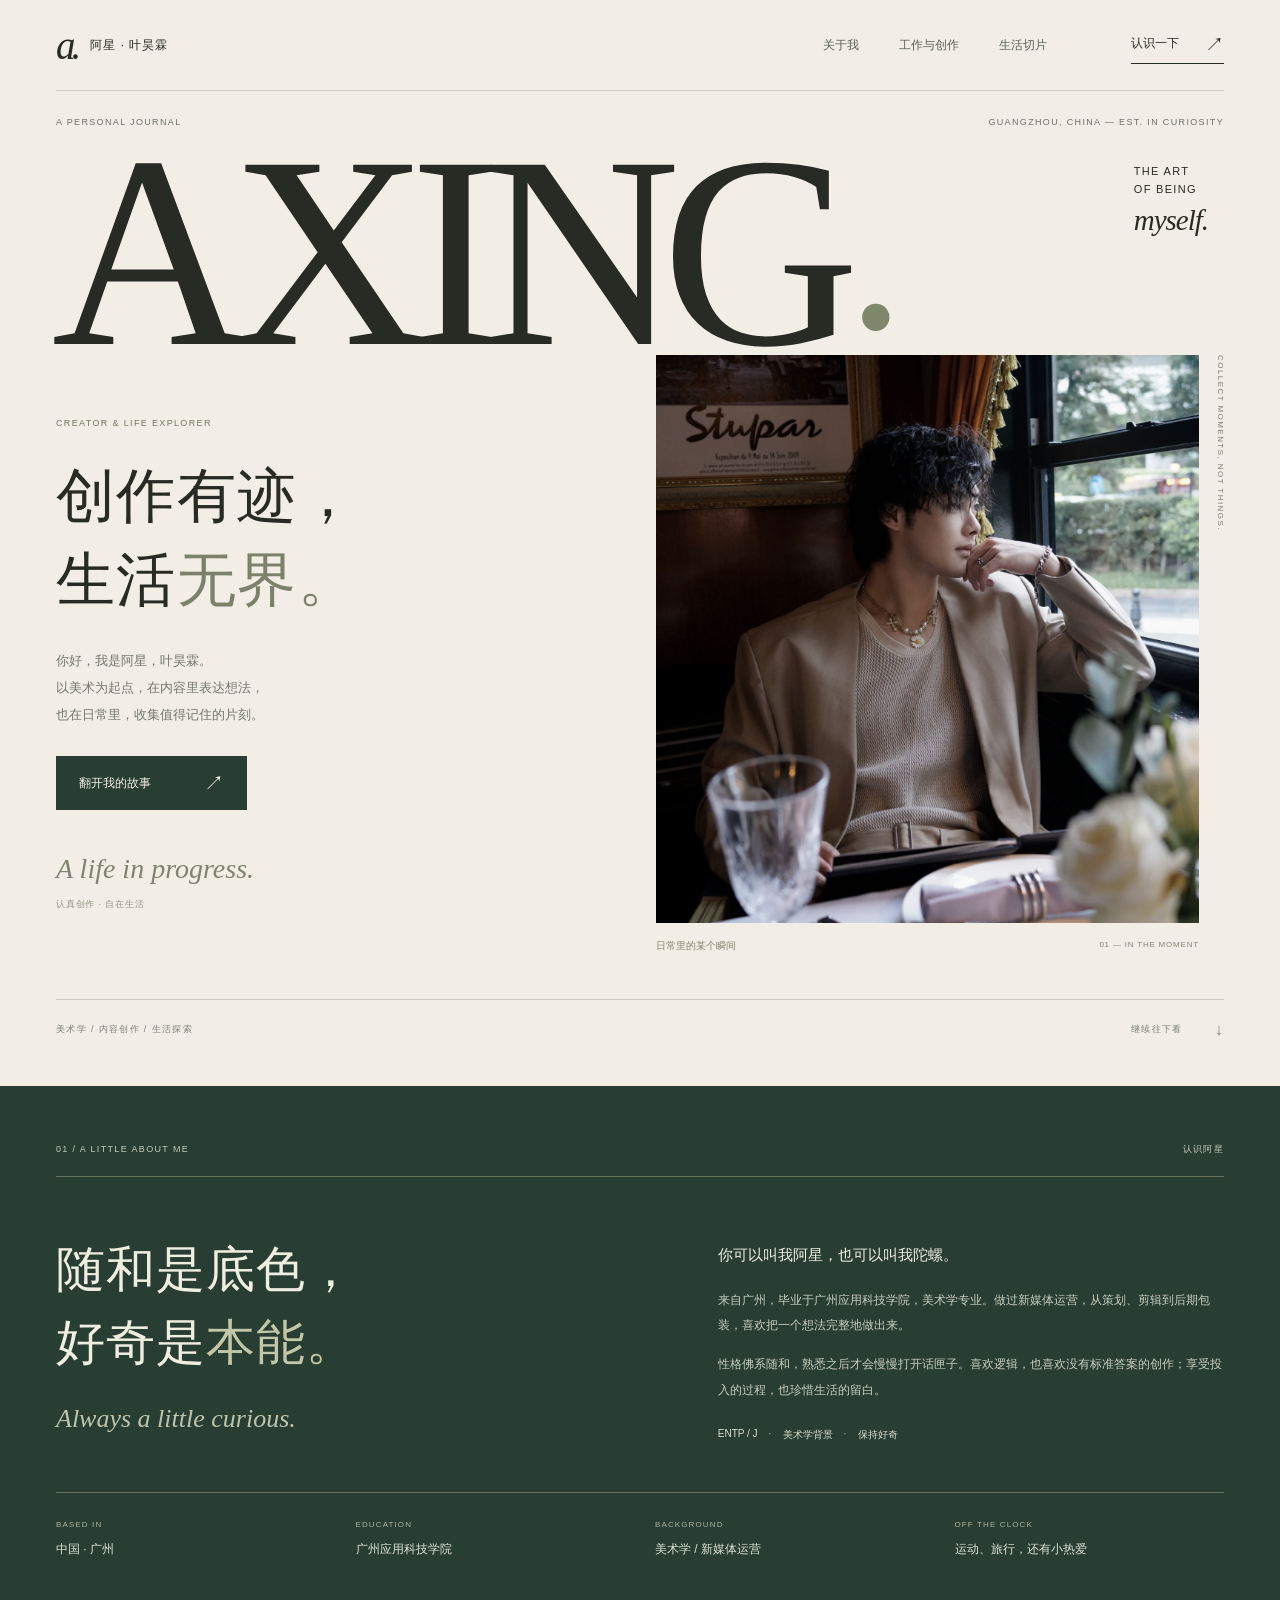
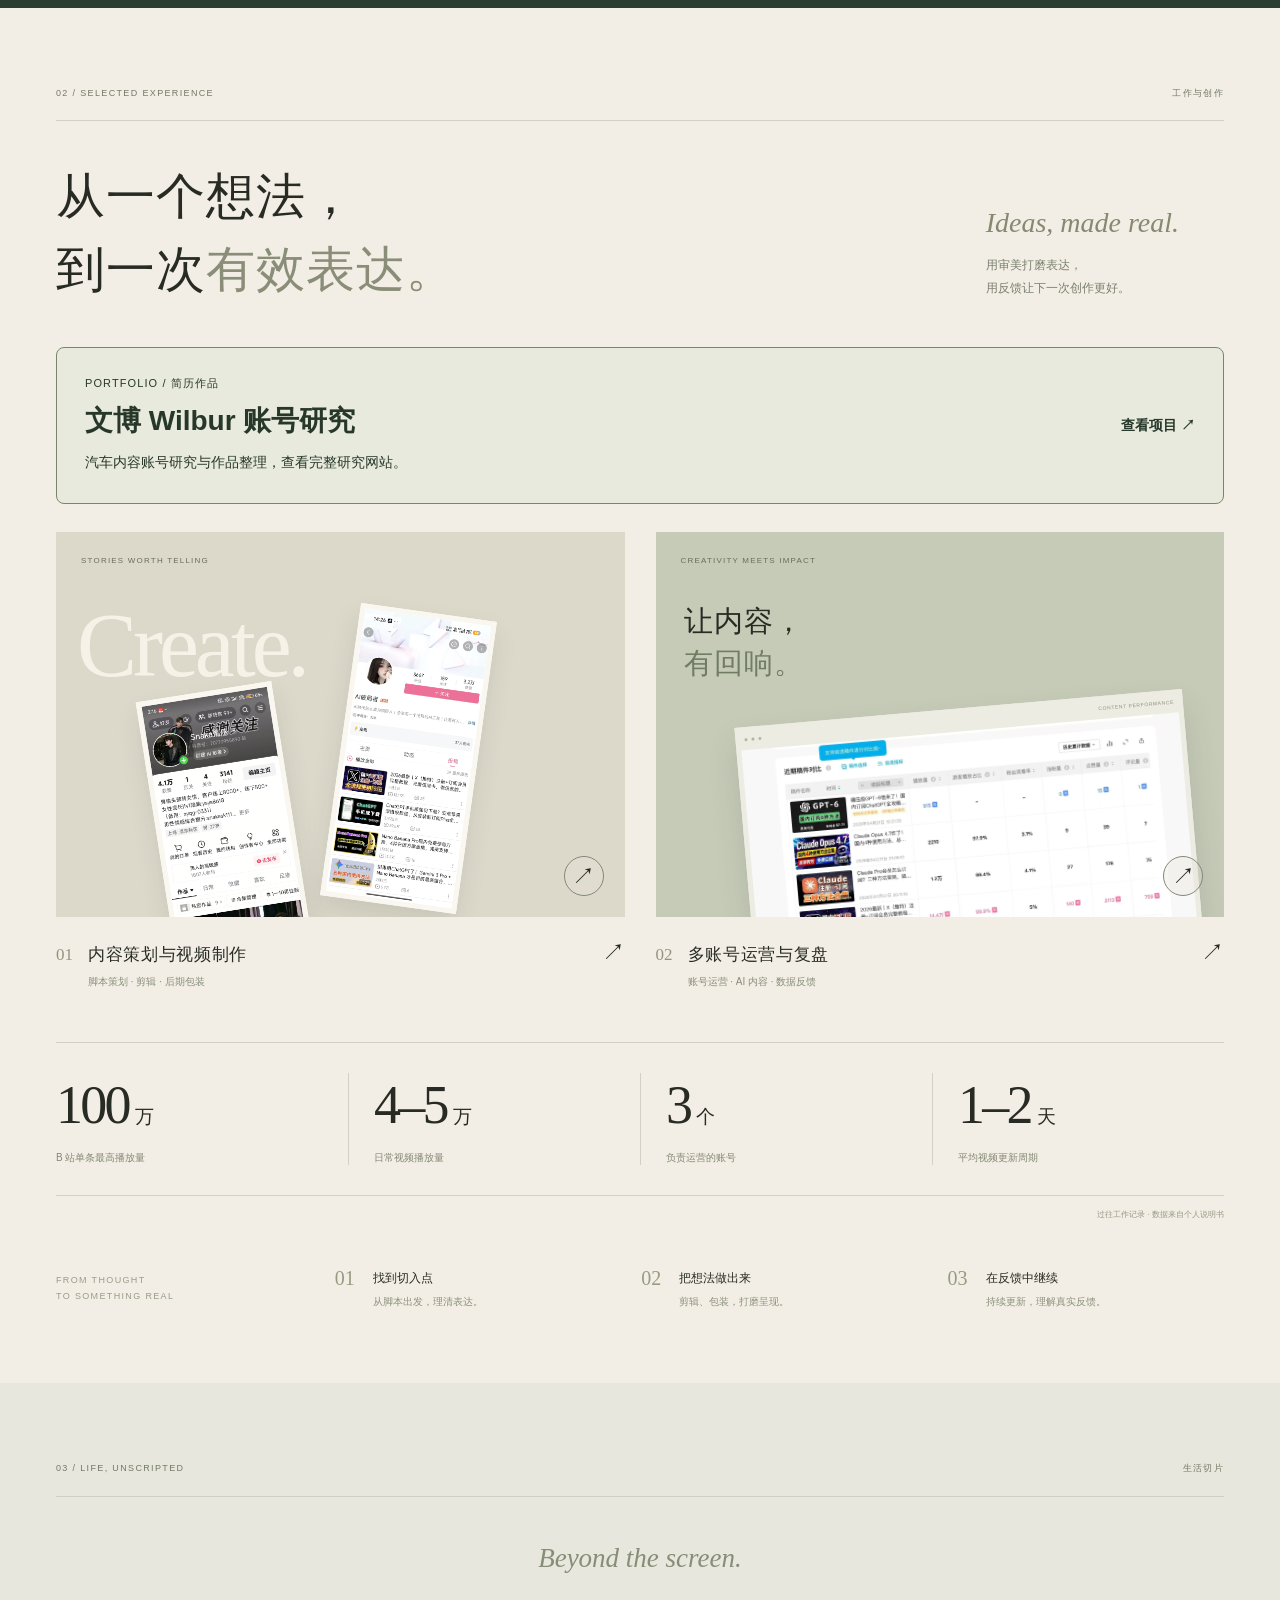
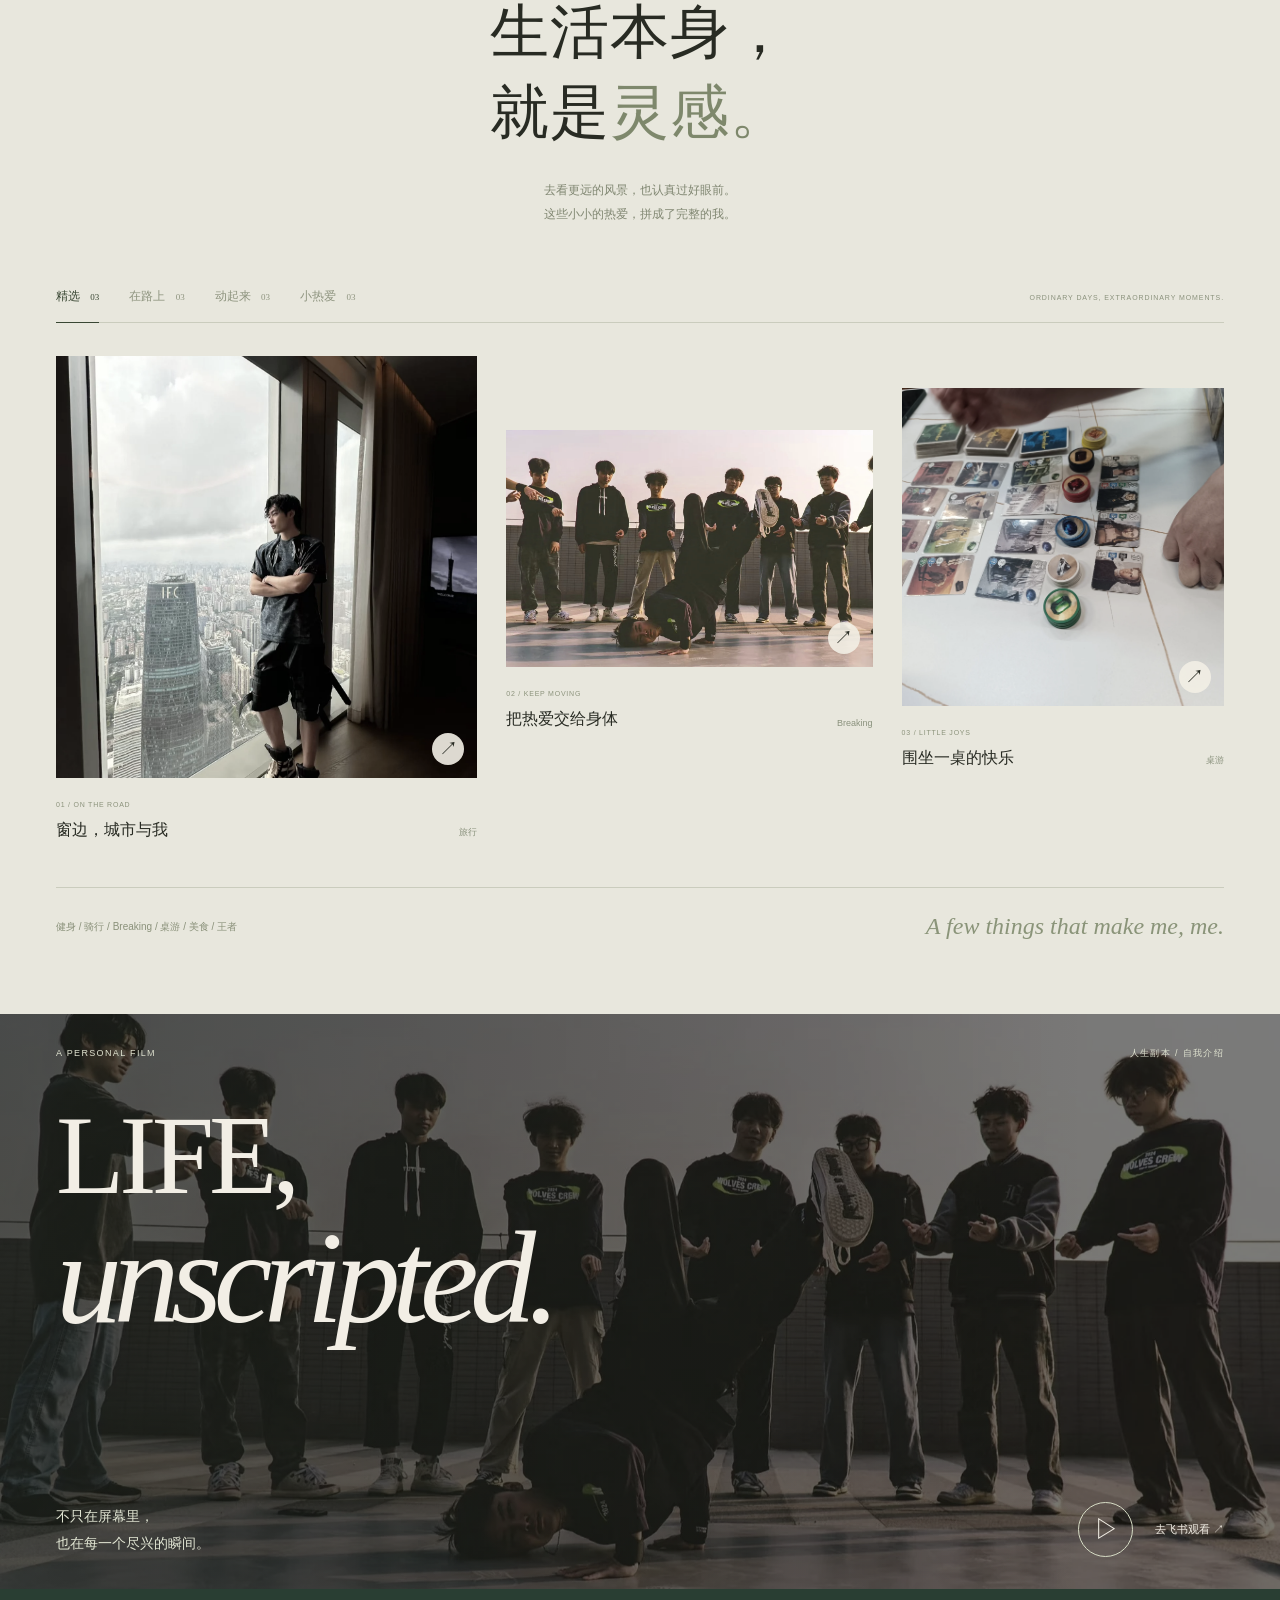
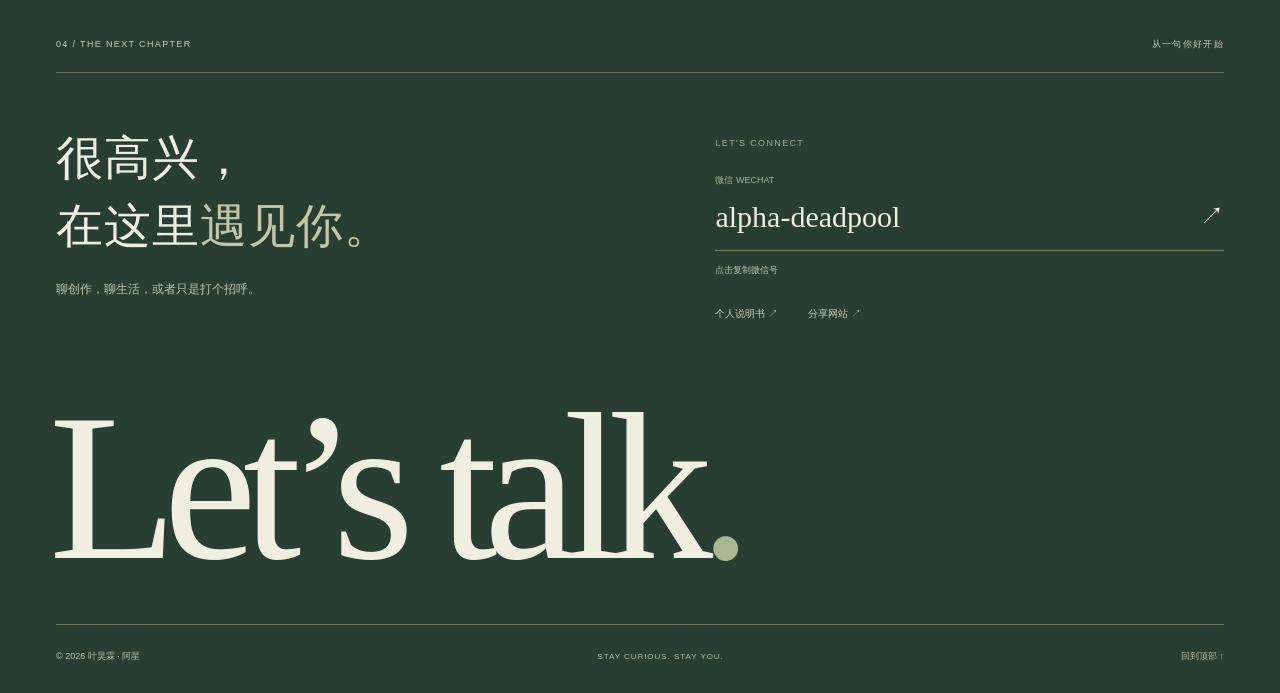
==== commit e9360a42: "feat: add Wilbur study as resume portfolio link" ====
--- a/v2/index.html
+++ b/v2/index.html
@@ -59,6 +59,7 @@
     <section id="work" class="work wrap section-space" aria-labelledby="work-title">
       <div class="section-line micro"><span>02 / SELECTED EXPERIENCE</span><span>工作与创作</span></div>
       <div class="section-heading"><h2 id="work-title">从一个想法，<br>到一次<span>有效表达。</span></h2><div><p class="handwritten">Ideas, made real.</p><p>用审美打磨表达，<br>用反馈让下一次创作更好。</p></div></div>
+<a class="resume-project" href="https://tyler9169.github.io/wilbur-account-study/?v=2f64b21" target="_blank" rel="noopener noreferrer" aria-label="查看文博 Wilbur 账号研究，在新标签页打开"><span><small>PORTFOLIO / 简历作品</small><strong>文博 Wilbur 账号研究</strong><span class="resume-project-description">汽车内容账号研究与作品整理，查看完整研究网站。</span></span><span class="resume-project-action">查看项目 ↗</span></a>
       <div class="project-grid">
         <button class="project-card" type="button" data-case-open aria-label="查看内容策划与视频制作详情">
           <span class="project-art content-art"><span class="art-label micro">STORIES WORTH TELLING</span><span class="art-word" aria-hidden="true">Create.</span><span class="phone phone-first"><img src="../assets/work-01.webp" alt="内容运营账号的真实截图" loading="lazy" width="990" height="2200"></span><span class="phone phone-second"><img src="../assets/work-03.webp" alt="AI 实战案例内容账号截图" loading="lazy" width="1016" height="2200"></span><span class="round-arrow" aria-hidden="true">↗</span></span>
--- a/v2/style.css
+++ b/v2/style.css
@@ -9,3 +9,14 @@
 @media(max-width:600px){.wrap{width:calc(100% - 40px)}.site-header{height:71px;justify-content:space-between}.brand{font-size:11px}.brand-symbol{font-size:34px}.desktop-nav,.nav-contact{display:none}.menu-toggle{display:flex;flex-direction:column;justify-content:center;align-items:center;width:44px;height:44px;gap:6px}.menu-toggle>span{height:1px;width:22px;background:var(--ink);transition:transform .2s}.menu-toggle[aria-expanded=true]>span:first-child{transform:translateY(3.5px) rotate(45deg)}.menu-toggle[aria-expanded=true]>span:last-child{transform:translateY(-3.5px) rotate(-45deg)}.mobile-nav{position:absolute;top:70px;left:-20px;right:-20px;background:var(--paper);padding:15px 25px 25px;box-shadow:0 15px 20px #15210f0e;border-bottom:1px solid var(--line)}.mobile-nav>a{display:block;padding:17px 0;border-bottom:1px solid var(--line);font-size:13px}.edition-row{font-size:6px;padding-top:18px;gap:15px}.edition-row>span:last-child{max-width:145px;text-align:right;letter-spacing:.09em}.masthead{height:136px}.masthead>span:first-child{font-size:24.4vw;letter-spacing:-.072em}.masthead-period{font-size:23vw;margin-left:3px}.masthead-note{display:none}.cover-layout{display:flex;flex-direction:column;gap:28px;margin-top:0}.cover-copy{padding-top:5px;position:relative}.cover-kicker{font-size:7px}.cover h1{font-size:42px;line-height:1.38;margin-top:20px;letter-spacing:.03em}.intro{font-size:11px;line-height:2;margin-top:20px}.button{font-size:11px;margin-top:23px;padding:16px 20px;gap:34px}.cover-footnote{position:absolute;bottom:0;right:0;margin-top:0;gap:8px;padding:0;writing-mode:vertical-rl}.cover-footnote .handwritten{font-size:20px}.cover-footnote .micro{display:none}.cover-photo{margin-right:18px;margin-left:42px}.cover-photo>img{height:390px;object-position:center 45%}.photo-margin{font-size:7px;right:-22px}.cover-photo figcaption{padding-top:13px;font-size:8px}.cover-photo figcaption .micro{font-size:6px;letter-spacing:.05em}.cover-bottom{margin-top:24px;padding:18px 0;font-size:7px;letter-spacing:.05em}.cover-bottom a{gap:16px}.about{margin-top:12px;padding:30px 0 34px}.section-line{font-size:7px;padding-bottom:17px;letter-spacing:.12em}.about-grid{grid-template-columns:1fr;gap:26px;padding:31px 0}.about h2{font-size:37px}.about .handwritten{font-size:23px;margin-top:15px}.about-copy .lead{font-size:14px;margin-bottom:13px}.about-copy p{font-size:12px;line-height:2}.about-tags{font-size:9px;margin-top:20px}.profile-facts{grid-template-columns:1fr 1fr;gap:22px 15px}.profile-facts dt{font-size:7px;margin-bottom:9px}.profile-facts dd{font-size:10px}.section-space{padding-block:43px}.section-heading{display:block;margin:28px 0}.section-heading h2{font-size:35px;line-height:1.4}.section-heading>div{display:flex;justify-content:space-between;gap:15px;margin-top:20px;align-items:center;padding:0}.section-heading .handwritten{font-size:20px;margin:0}.section-heading>div>p:last-child{font-size:9px;line-height:1.7}.project-grid{grid-template-columns:1fr;gap:17px}.project-art{height:335px}.art-label{font-size:7px;left:21px}.art-word{font-size:83px;left:18px}.phone{width:121px;height:264px}.phone-first{left:15%;top:150px}.phone-second{left:52%;top:86px}.data-art-title{font-size:29px;top:65px}.data-window{top:175px;left:12%;width:83%}.project-caption{padding-top:17px;padding-bottom:19px;gap:13px}.project-caption strong{font-size:16px}.project-caption small{font-size:9px}.metrics{grid-template-columns:1fr 1fr;padding:0;margin-top:16px;border-bottom:0}.metrics>div{padding:24px 20px;border-bottom:1px solid var(--line)}.metrics>div:first-child{padding:24px 0;border-bottom:1px solid var(--line)}.metrics>div:nth-child(3){border-left:0;padding-left:0}.metrics strong{font-size:49px}.metrics strong span{font-size:18px}.metrics p{font-size:9px;margin-top:9px}.source-note{font-size:7px;margin-top:12px}.process{grid-template-columns:1fr;gap:24px;margin-top:31px}.process>.micro{font-size:7px}.process>div{padding-left:39px}.process h3{font-size:12px;margin-top:0}.process>div>p{font-size:10px}.process>div>span{font-size:24px}.life-heading{padding:32px 0 29px}.life-heading .handwritten{font-size:24px;margin-bottom:17px}.life-heading h2{font-size:42px}.life-heading>p:last-child{font-size:11px;margin-top:21px}.gallery-toolbar{margin-bottom:25px}.gallery-tabs{width:100%;justify-content:space-between;gap:12px}.gallery-tabs button{font-size:11px;padding:13px 0}.gallery-tabs button>span{font-size:8px;margin-left:4px}.gallery-hint{display:none}.life-gallery{grid-template-columns:1fr;gap:27px}.gallery-image{height:405px}.gallery-card:nth-child(2),.gallery-card:nth-child(3){margin-top:0}.gallery-card:nth-child(2){margin-left:30px}.gallery-card:nth-child(2) .gallery-image{height:224px}.gallery-card:nth-child(3){margin-right:30px}.gallery-card:nth-child(3) .gallery-image{height:290px}.gallery-caption{display:flex;align-items:end;padding-top:12px}.gallery-caption small{font-size:7px}.gallery-caption strong{font-size:15px;margin-top:6px}.caption-tag{display:inline;font-size:9px}.life-bottom{display:block;margin-top:29px;padding-top:21px}.life-bottom>p{font-size:8px}.life-bottom .handwritten{display:block;font-size:21px;margin-top:15px}.film{height:425px}.film>img{object-position:55% center}.film-inner{padding:24px 0}.film-top{font-size:7px}.film-display{font-size:75px;padding-top:59px}.film-display em{font-size:68px;letter-spacing:-.06em}.film-bottom{gap:15px}.film-bottom>p{font-size:11px}.film-play{gap:12px;font-size:9px}.play-circle{width:40px;height:40px;font-size:22px}.connect{padding-top:30px}.connect-main{grid-template-columns:1fr;gap:34px;margin-top:29px;margin-bottom:21px}.connect h2{font-size:37px}.connect-main>div>p{font-size:11px;margin-top:18px}.contact-details{padding-top:0}.contact-details>.micro{font-size:8px}.wechat-contact{margin-top:18px;gap:11px}.wechat-contact strong{font-size:28px;padding-bottom:13px}.wechat-contact small{font-size:8px}.contact-links{margin-top:25px;font-size:10px;gap:30px}.closing-word{font-size:19.1vw;line-height:1.5;margin-left:-3px}.site-footer{display:grid;grid-template-columns:1fr 1fr;gap:15px;padding:20px 0 25px;font-size:8px}.site-footer>span{grid-row:2;grid-column:1/-1;font-size:7px;letter-spacing:.13em}.site-footer>a{grid-row:1;grid-column:2;justify-self:end}.lightbox{width:calc(100% - 24px)}.lightbox-top{padding:0 3px 14px}.lightbox-top p{font-size:12px}.lightbox-top .icon-button{width:35px;height:35px}.lightbox-stage{grid-template-columns:30px minmax(0,1fr) 30px;gap:7px}.lightbox-stage>.icon-button{width:29px;height:38px;border:0;font-size:23px}.lightbox-stage img{height:64dvh}.lightbox-bottom{padding:18px 5px 0;font-size:10px;gap:15px}.lightbox-bottom p{line-height:1.8}.lightbox-bottom span{font-size:8px}.case-dialog{width:calc(100% - 20px);max-height:94dvh}.case-dialog-header{padding:10px 18px}.case-dialog-header>.small-label{font-size:7px}.case-content{padding:25px 22px 30px}.case-content h2{font-size:27px}.case-intro{font-size:11px;line-height:1.9}.case-meta{grid-template-columns:1fr;gap:18px;padding:20px 0;margin-top:24px}.case-meta>div{display:flex;gap:20px;align-items:baseline}.case-meta dt{width:48px;flex-shrink:0;margin:0}.case-meta dd{font-size:10px}.case-content h3{font-size:18px;margin-top:25px}.case-responsibilities{padding-left:15px}.case-responsibilities li{font-size:12px;padding-left:7px}.case-responsibilities p{font-size:11px}.case-screens{grid-template-columns:repeat(2,1fr);gap:12px}.case-screens>button{height:230px;padding:7px}}
 @media(max-width:360px){.wrap{width:calc(100% - 32px)}.masthead{height:117px}.cover h1{font-size:37px}.cover-footnote .handwritten{font-size:16px}.cover-photo{margin-left:25px}.cover-photo>img{height:365px}.phone-first{left:10%}.phone-second{left:48%}.life-bottom>p{font-size:7px}.film-display{font-size:67px}.film-display em{font-size:61px}.film-play{gap:8px}.film-bottom>p{font-size:10px}.gallery-image{height:360px}}
 @media(prefers-reduced-motion:reduce){html{scroll-behavior:auto}*,*::before,*::after{transition:none!important;animation:none!important}}
+
+/* Resume portfolio link */
+.resume-project{display:flex;align-items:center;justify-content:space-between;gap:24px;margin:28px 0;padding:28px;border:1px solid #7a856a;border-radius:8px;background:#e7eadc;color:#27382b;text-decoration:none;text-align:left;transition:background .2s}
+.resume-project:hover{background:#dce2ce}
+.resume-project:focus-visible{outline:3px solid #3e5b46;outline-offset:4px}
+.resume-project>span:first-child{display:grid;gap:10px;min-width:0}
+.resume-project small{font-size:11px;letter-spacing:.1em}
+.resume-project strong{font-size:clamp(20px,3vw,28px);line-height:1.4}
+.resume-project-description{font-size:14px;line-height:1.8}
+.resume-project-action{flex-shrink:0;font-size:14px;font-weight:600}
+@media(max-width:600px){.resume-project{align-items:flex-start;flex-direction:column;gap:18px;padding:22px}.resume-project-description{font-size:13px}}
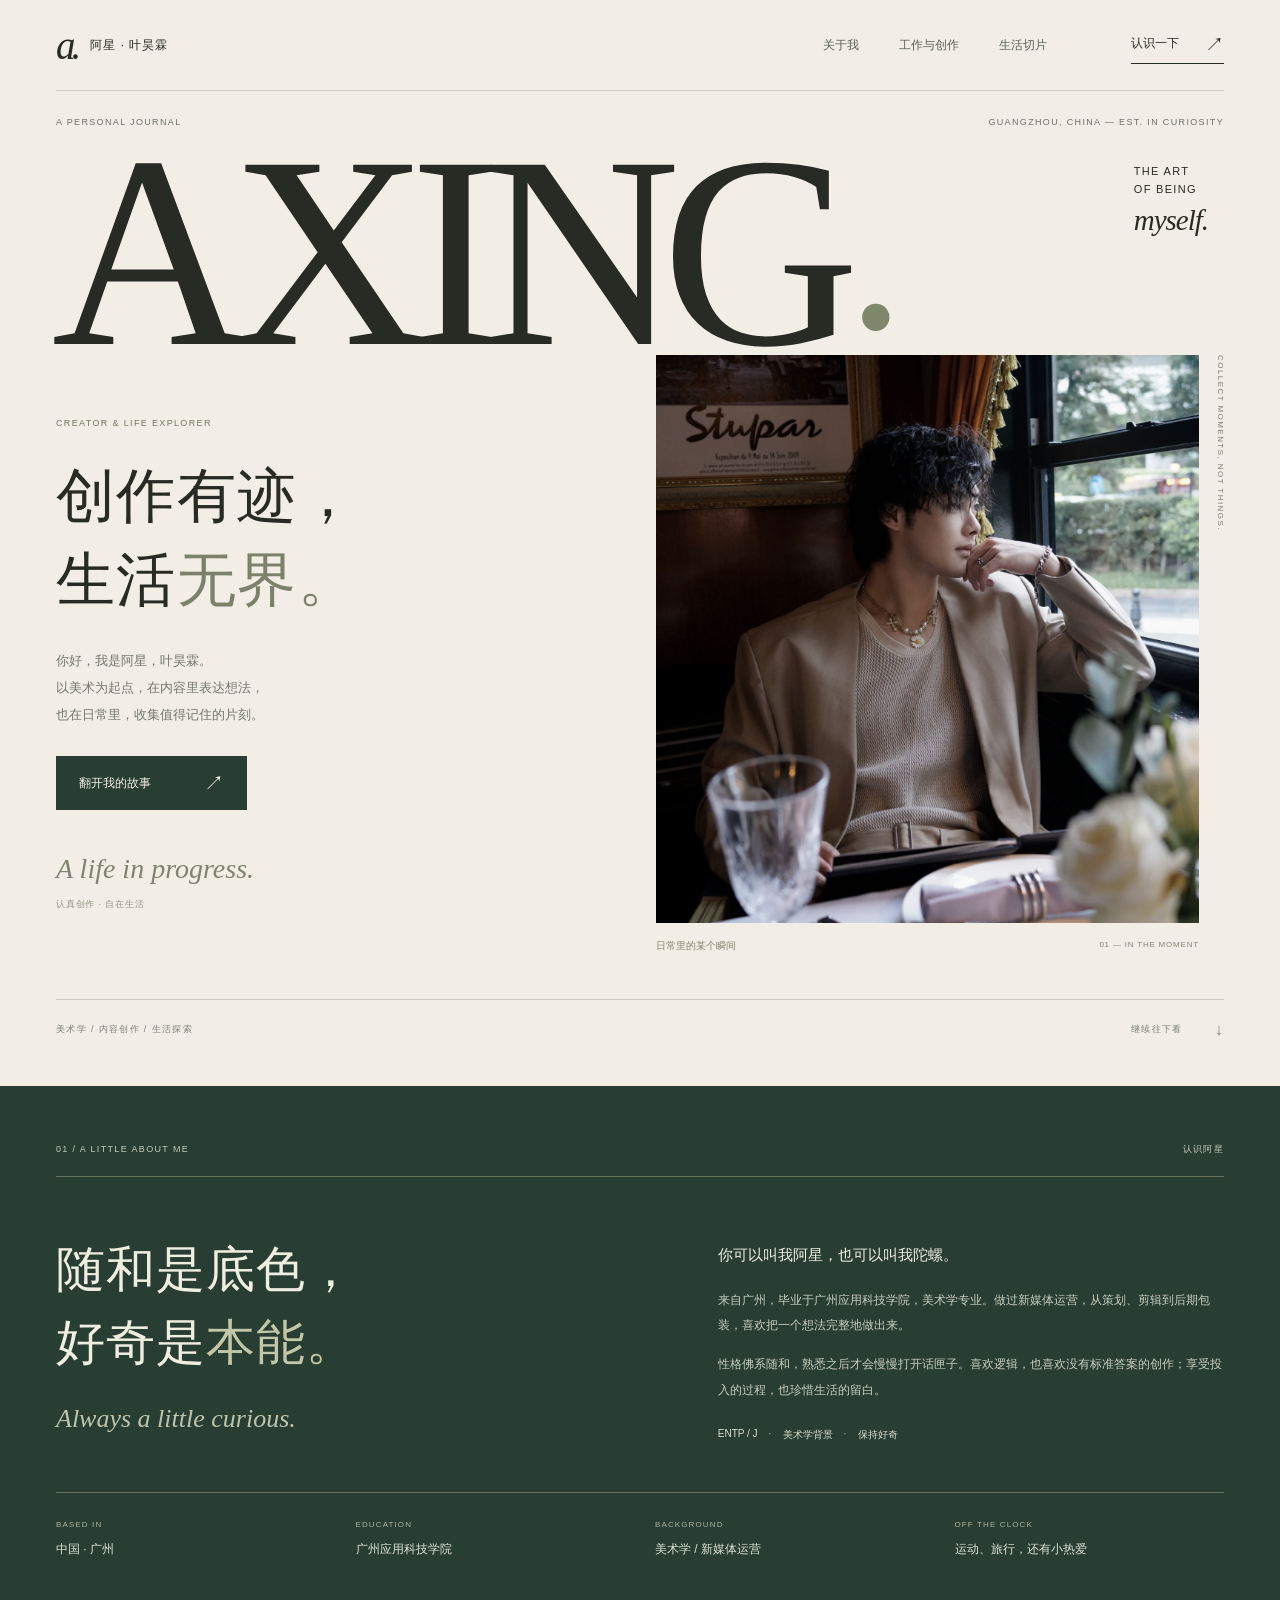
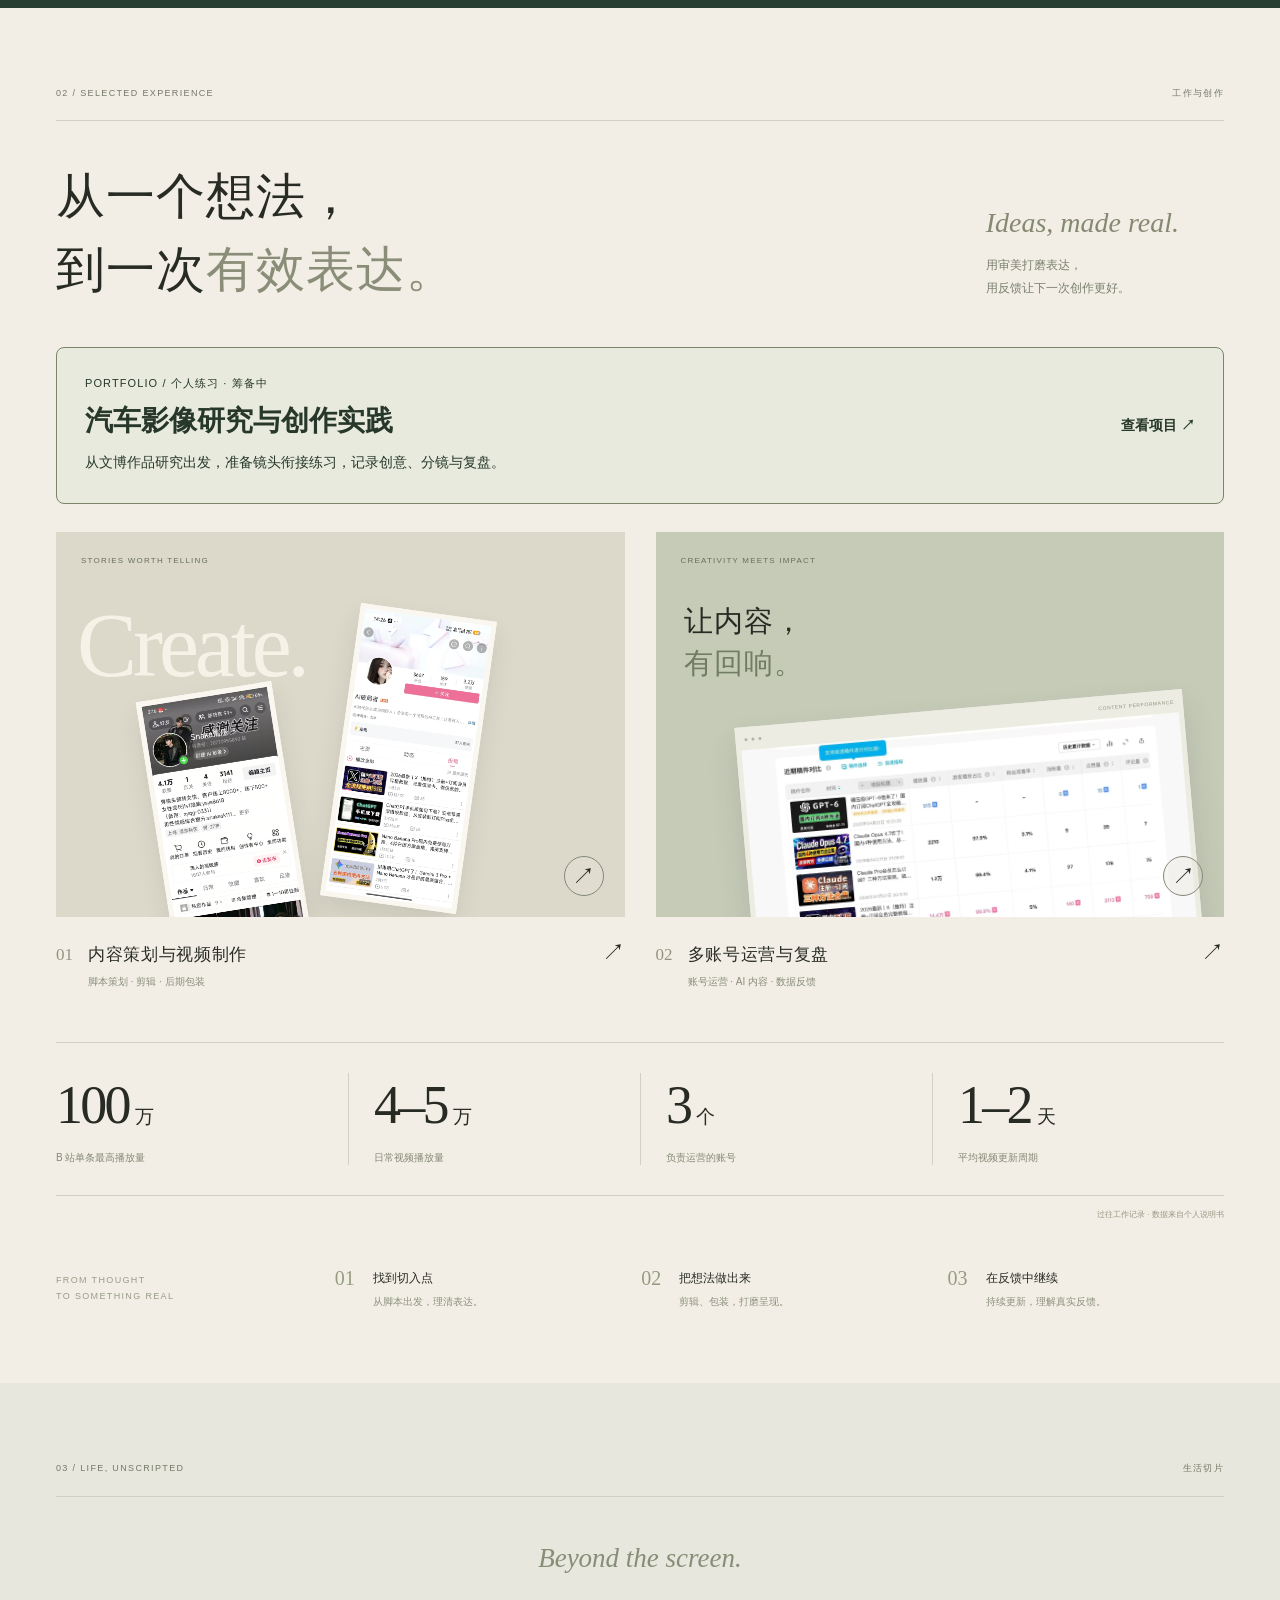
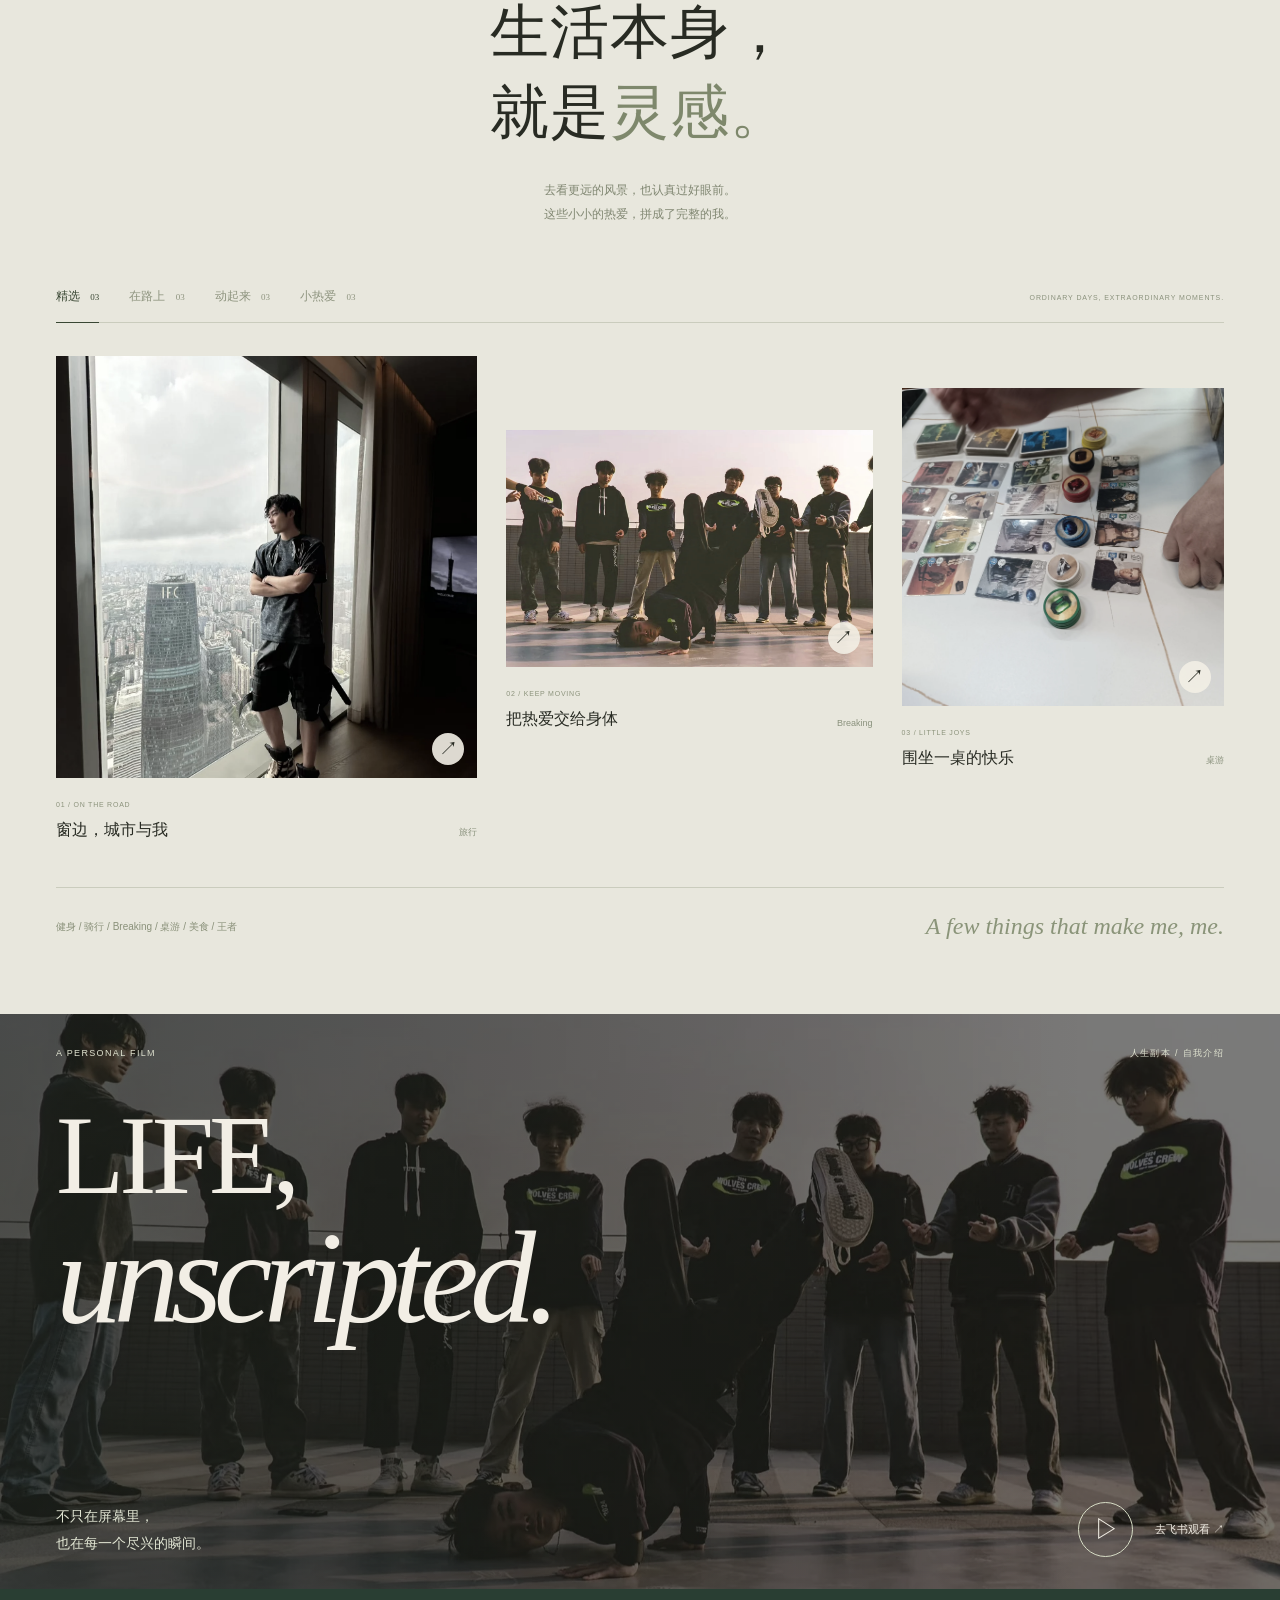
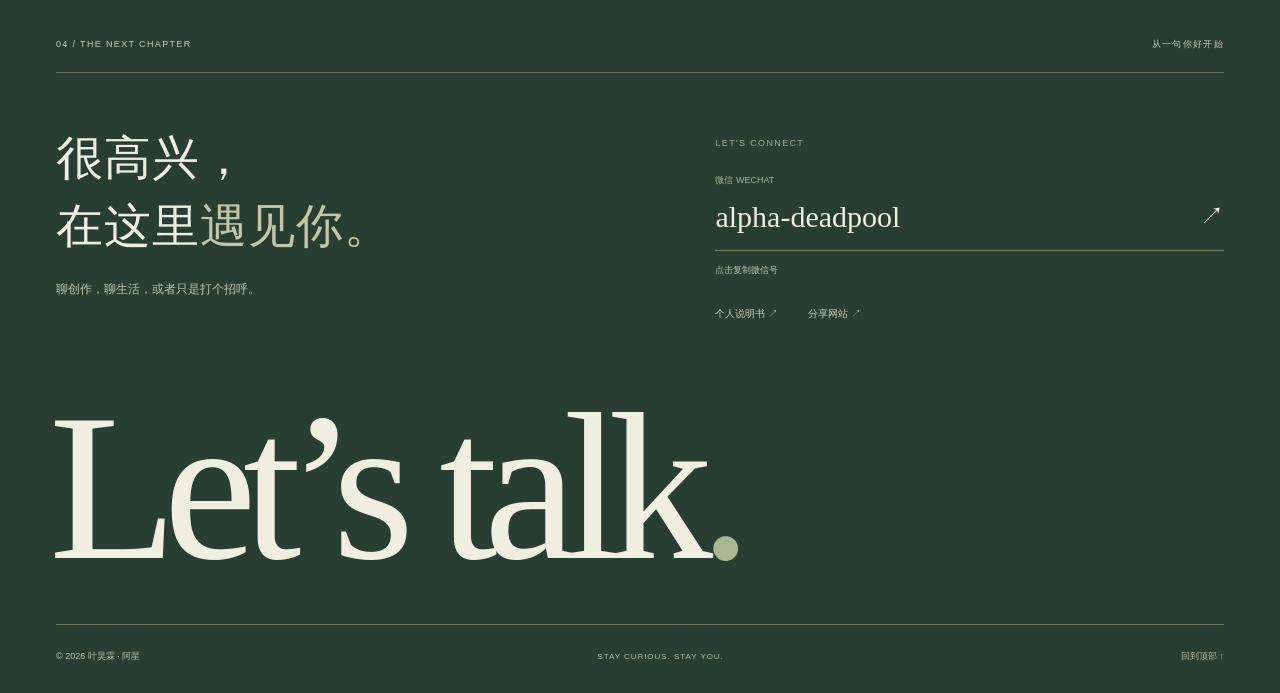
==== commit dfa898a6: "feat: frame automotive study as personal practice project" ====
--- a/v2/index.html
+++ b/v2/index.html
@@ -59,7 +59,7 @@
     <section id="work" class="work wrap section-space" aria-labelledby="work-title">
       <div class="section-line micro"><span>02 / SELECTED EXPERIENCE</span><span>工作与创作</span></div>
       <div class="section-heading"><h2 id="work-title">从一个想法，<br>到一次<span>有效表达。</span></h2><div><p class="handwritten">Ideas, made real.</p><p>用审美打磨表达，<br>用反馈让下一次创作更好。</p></div></div>
-<a class="resume-project" href="https://tyler9169.github.io/wilbur-account-study/?v=2f64b21" target="_blank" rel="noopener noreferrer" aria-label="查看文博 Wilbur 账号研究，在新标签页打开"><span><small>PORTFOLIO / 简历作品</small><strong>文博 Wilbur 账号研究</strong><span class="resume-project-description">汽车内容账号研究与作品整理，查看完整研究网站。</span></span><span class="resume-project-action">查看项目 ↗</span></a>
+<a class="resume-project" href="../projects/automotive/" aria-label="查看汽车影像研究与创作实践项目"><span><small>PORTFOLIO / 个人练习 · 筹备中</small><strong>汽车影像研究与创作实践</strong><span class="resume-project-description">从文博作品研究出发，准备镜头衔接练习，记录创意、分镜与复盘。</span></span><span class="resume-project-action">查看项目 ↗</span></a>
       <div class="project-grid">
         <button class="project-card" type="button" data-case-open aria-label="查看内容策划与视频制作详情">
           <span class="project-art content-art"><span class="art-label micro">STORIES WORTH TELLING</span><span class="art-word" aria-hidden="true">Create.</span><span class="phone phone-first"><img src="../assets/work-01.webp" alt="内容运营账号的真实截图" loading="lazy" width="990" height="2200"></span><span class="phone phone-second"><img src="../assets/work-03.webp" alt="AI 实战案例内容账号截图" loading="lazy" width="1016" height="2200"></span><span class="round-arrow" aria-hidden="true">↗</span></span>
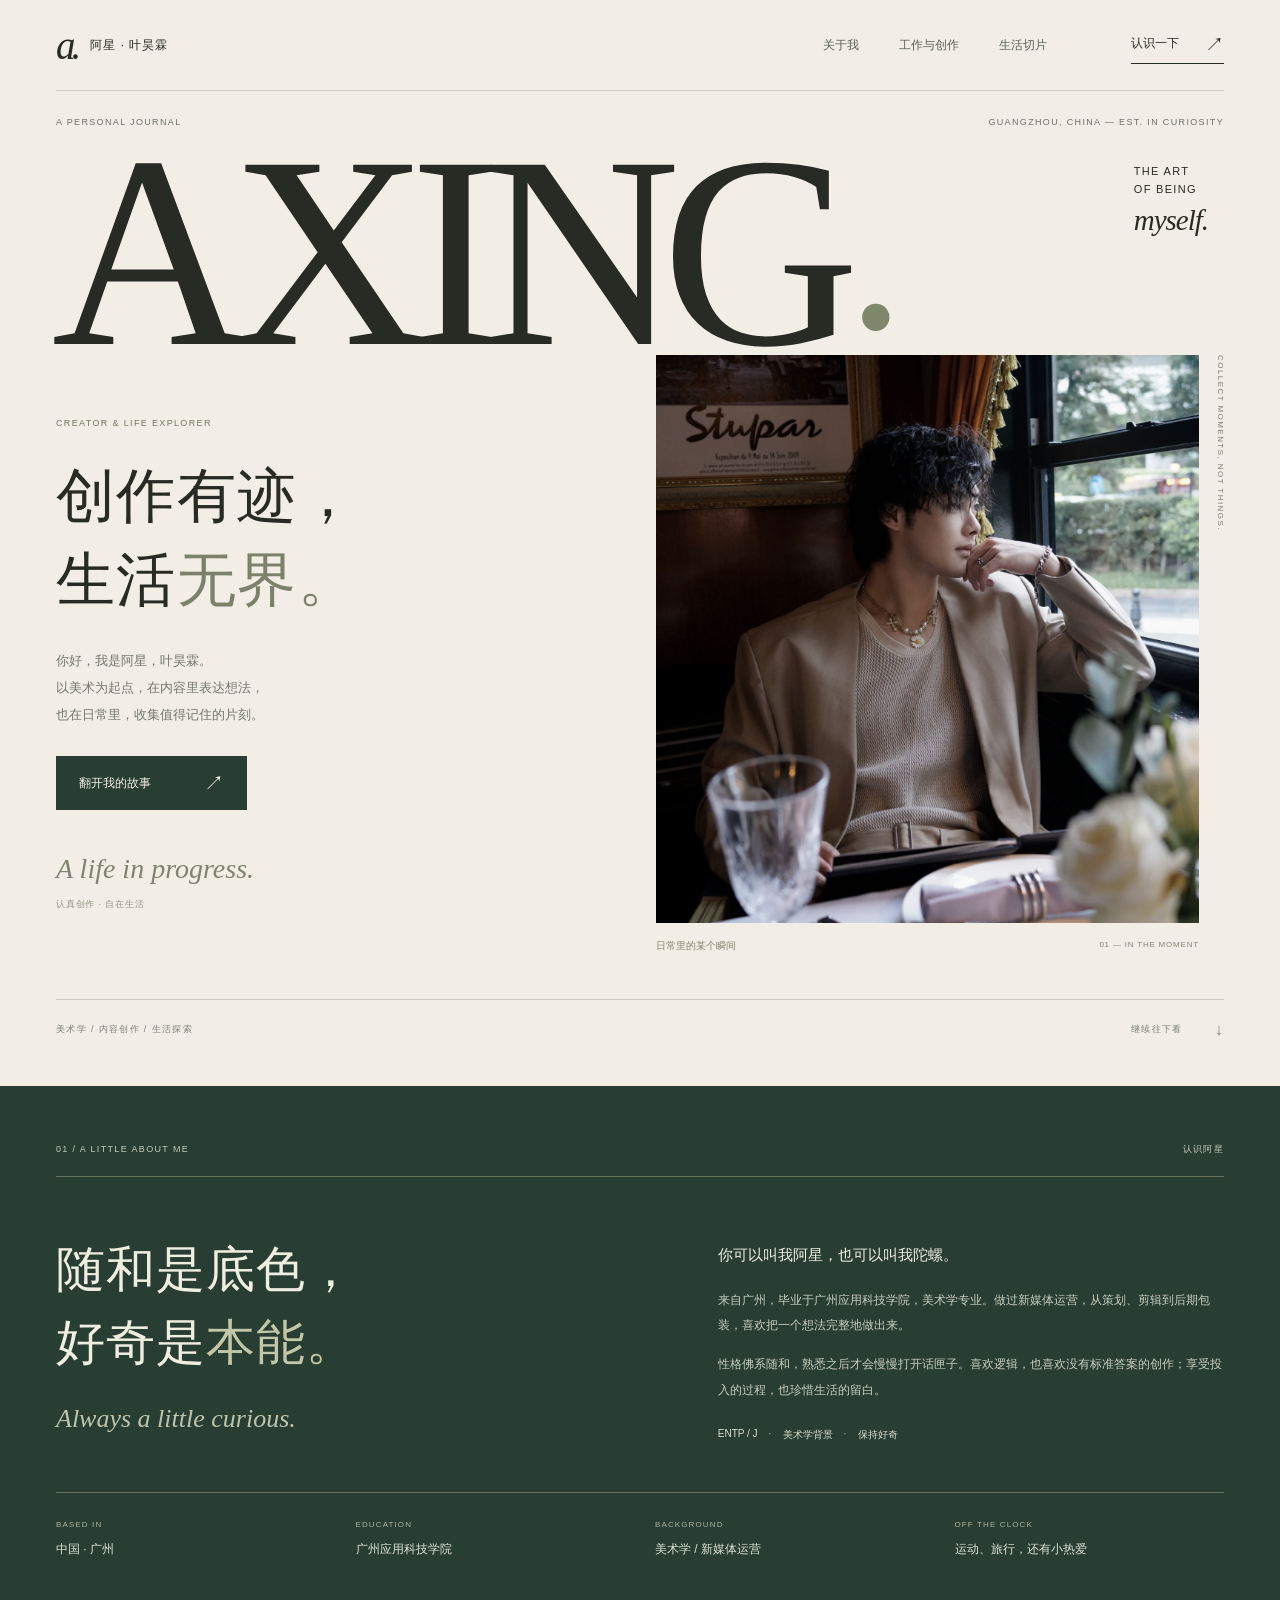
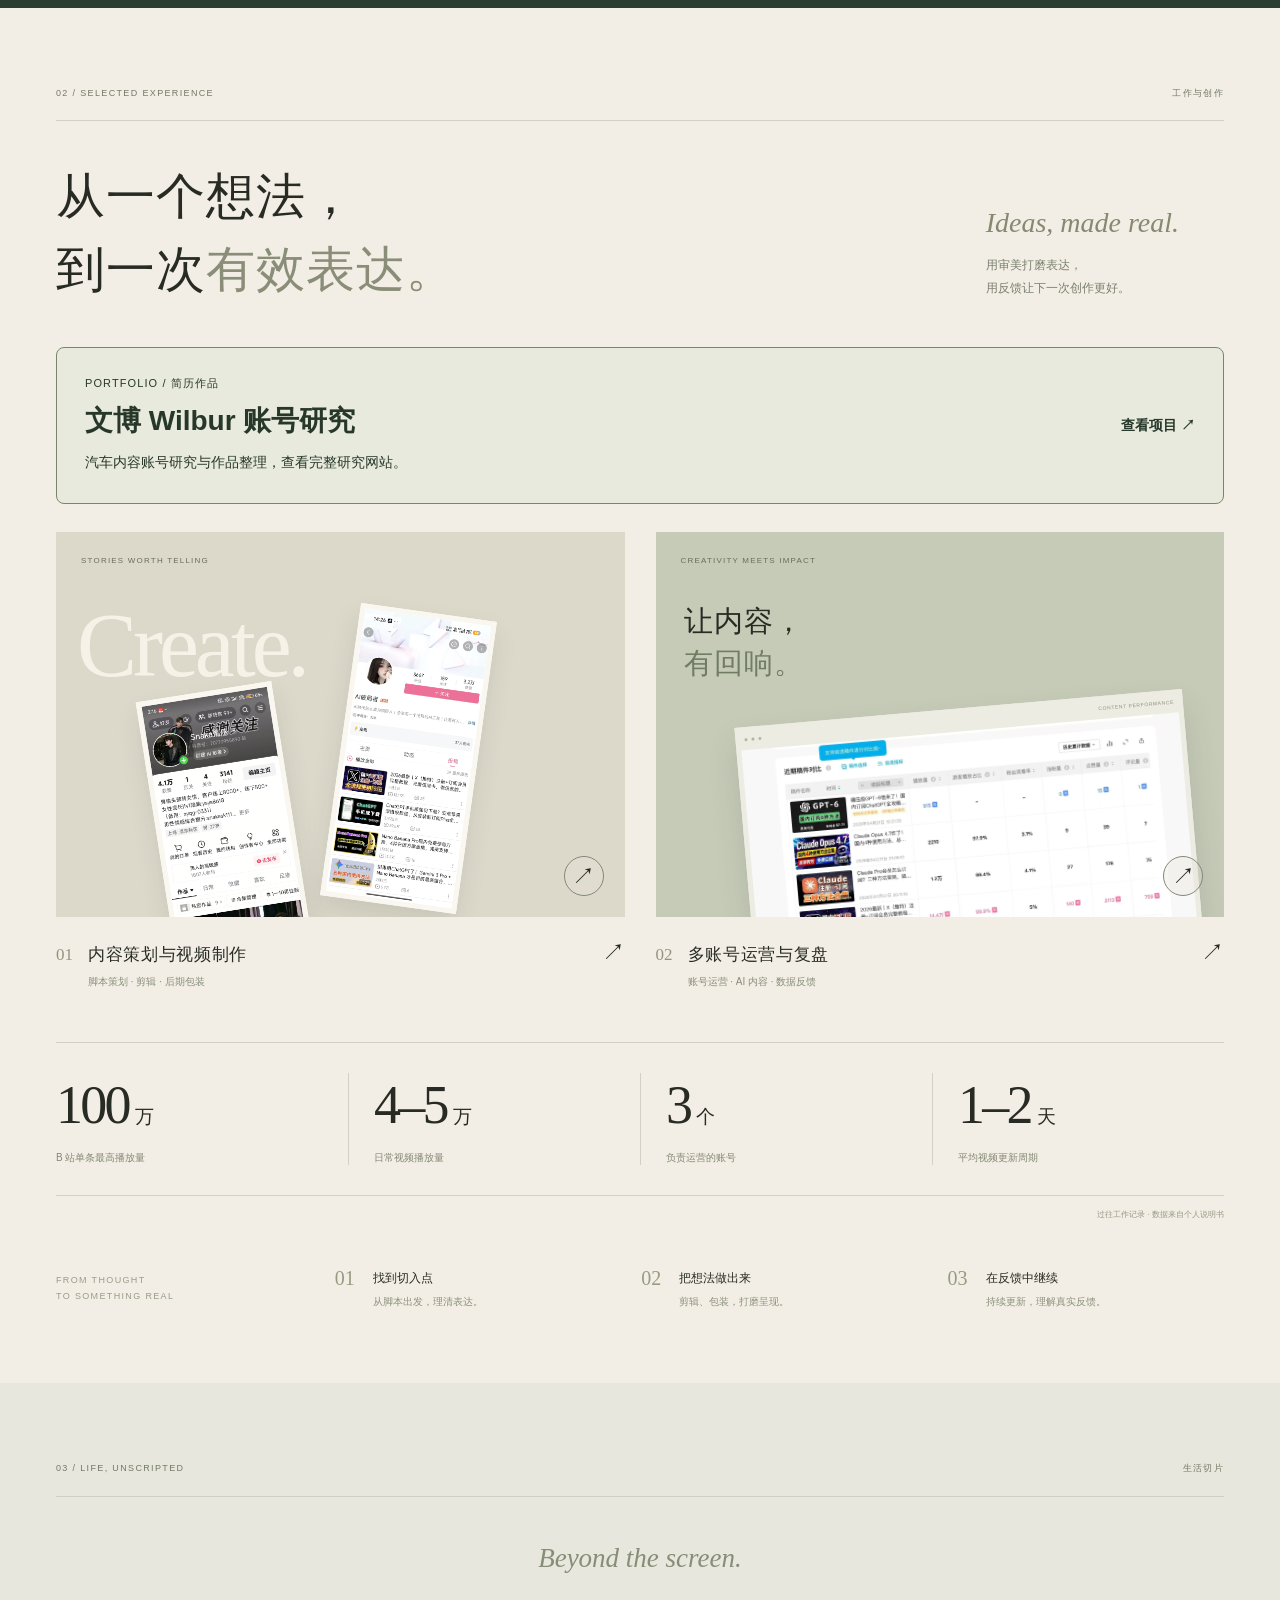
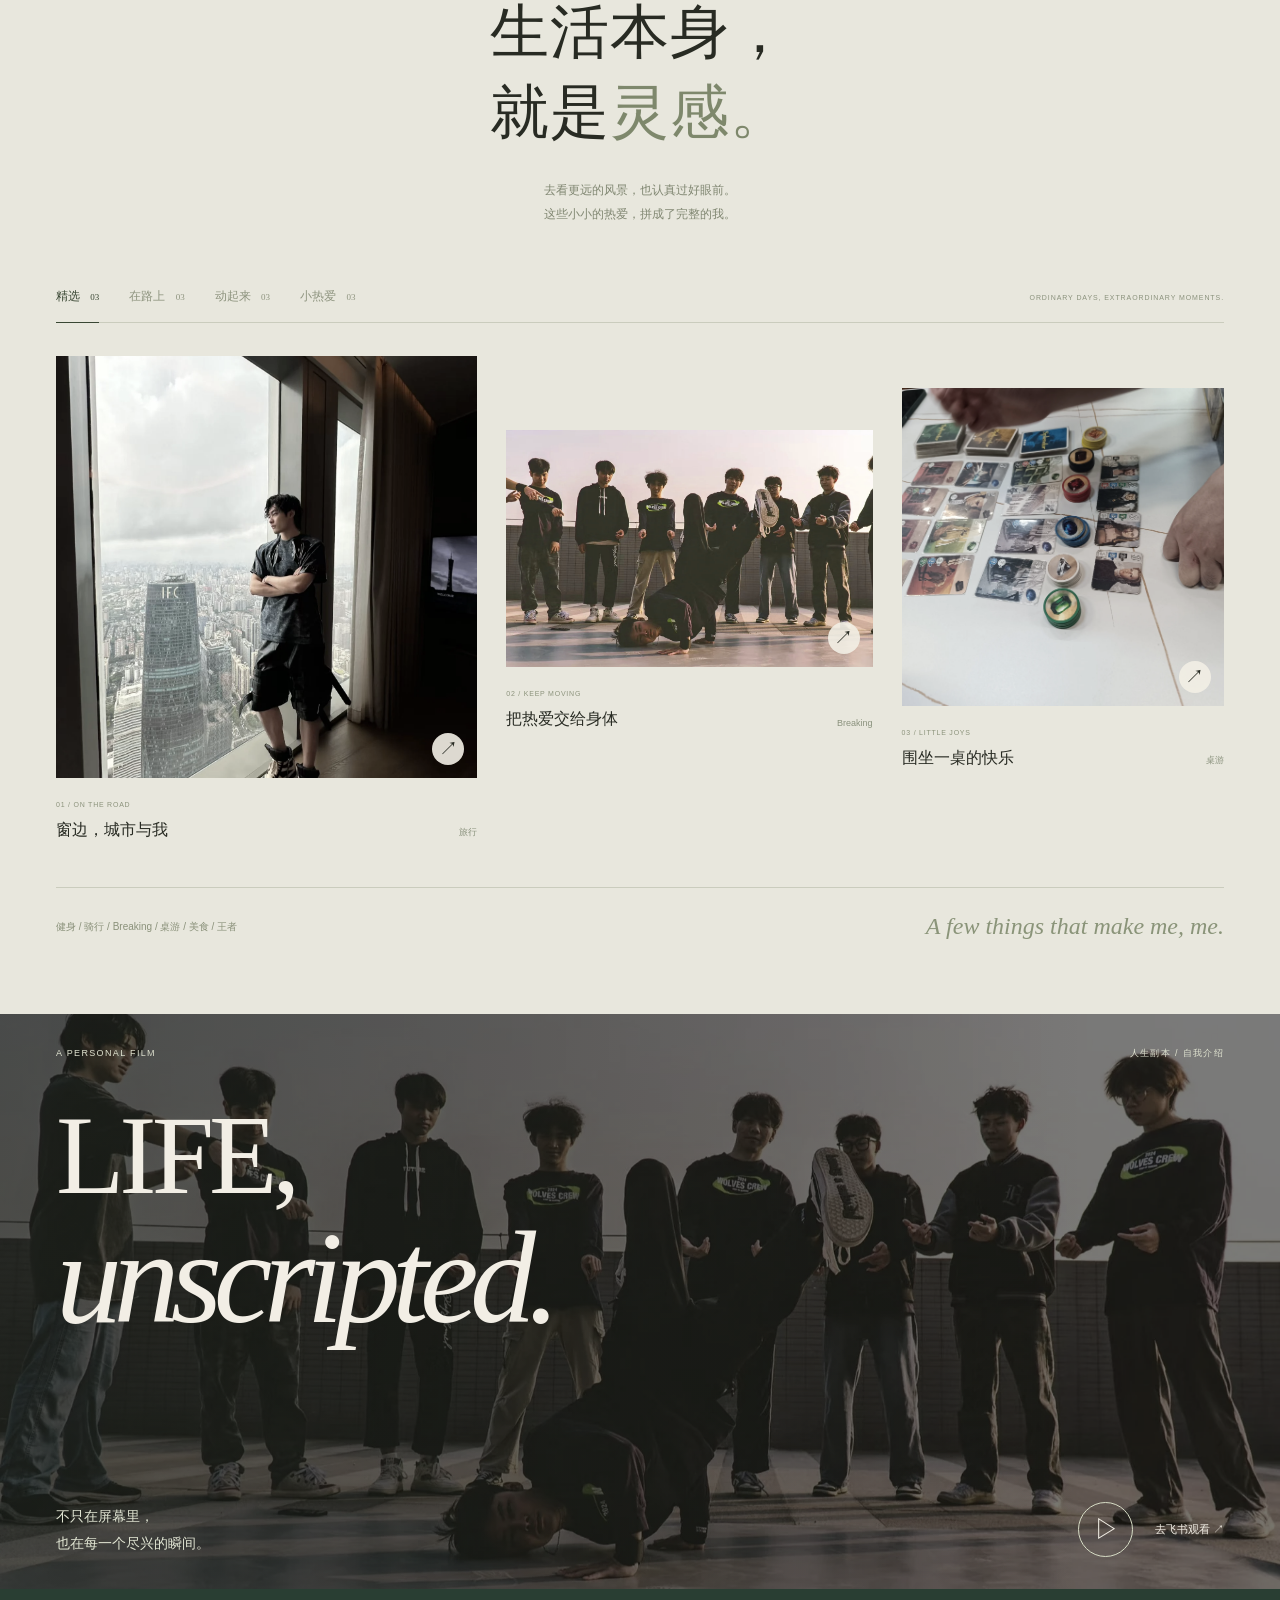
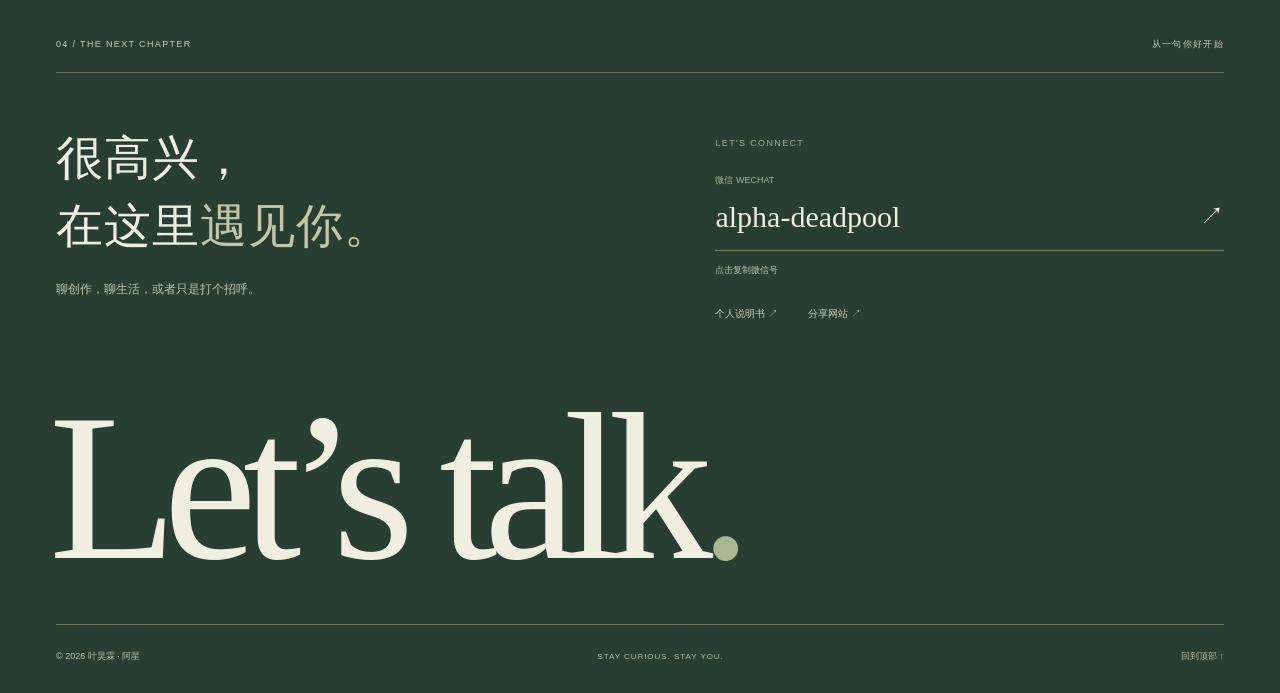
==== commit 7f23e0d8: "Revert "feat: frame automotive study as personal practice project" This reverts commit dfa898a6137b1" ====
--- a/v2/index.html
+++ b/v2/index.html
@@ -59,7 +59,7 @@
     <section id="work" class="work wrap section-space" aria-labelledby="work-title">
       <div class="section-line micro"><span>02 / SELECTED EXPERIENCE</span><span>工作与创作</span></div>
       <div class="section-heading"><h2 id="work-title">从一个想法，<br>到一次<span>有效表达。</span></h2><div><p class="handwritten">Ideas, made real.</p><p>用审美打磨表达，<br>用反馈让下一次创作更好。</p></div></div>
-<a class="resume-project" href="../projects/automotive/" aria-label="查看汽车影像研究与创作实践项目"><span><small>PORTFOLIO / 个人练习 · 筹备中</small><strong>汽车影像研究与创作实践</strong><span class="resume-project-description">从文博作品研究出发，准备镜头衔接练习，记录创意、分镜与复盘。</span></span><span class="resume-project-action">查看项目 ↗</span></a>
+<a class="resume-project" href="https://tyler9169.github.io/wilbur-account-study/?v=2f64b21" target="_blank" rel="noopener noreferrer" aria-label="查看文博 Wilbur 账号研究，在新标签页打开"><span><small>PORTFOLIO / 简历作品</small><strong>文博 Wilbur 账号研究</strong><span class="resume-project-description">汽车内容账号研究与作品整理，查看完整研究网站。</span></span><span class="resume-project-action">查看项目 ↗</span></a>
       <div class="project-grid">
         <button class="project-card" type="button" data-case-open aria-label="查看内容策划与视频制作详情">
           <span class="project-art content-art"><span class="art-label micro">STORIES WORTH TELLING</span><span class="art-word" aria-hidden="true">Create.</span><span class="phone phone-first"><img src="../assets/work-01.webp" alt="内容运营账号的真实截图" loading="lazy" width="990" height="2200"></span><span class="phone phone-second"><img src="../assets/work-03.webp" alt="AI 实战案例内容账号截图" loading="lazy" width="1016" height="2200"></span><span class="round-arrow" aria-hidden="true">↗</span></span>
